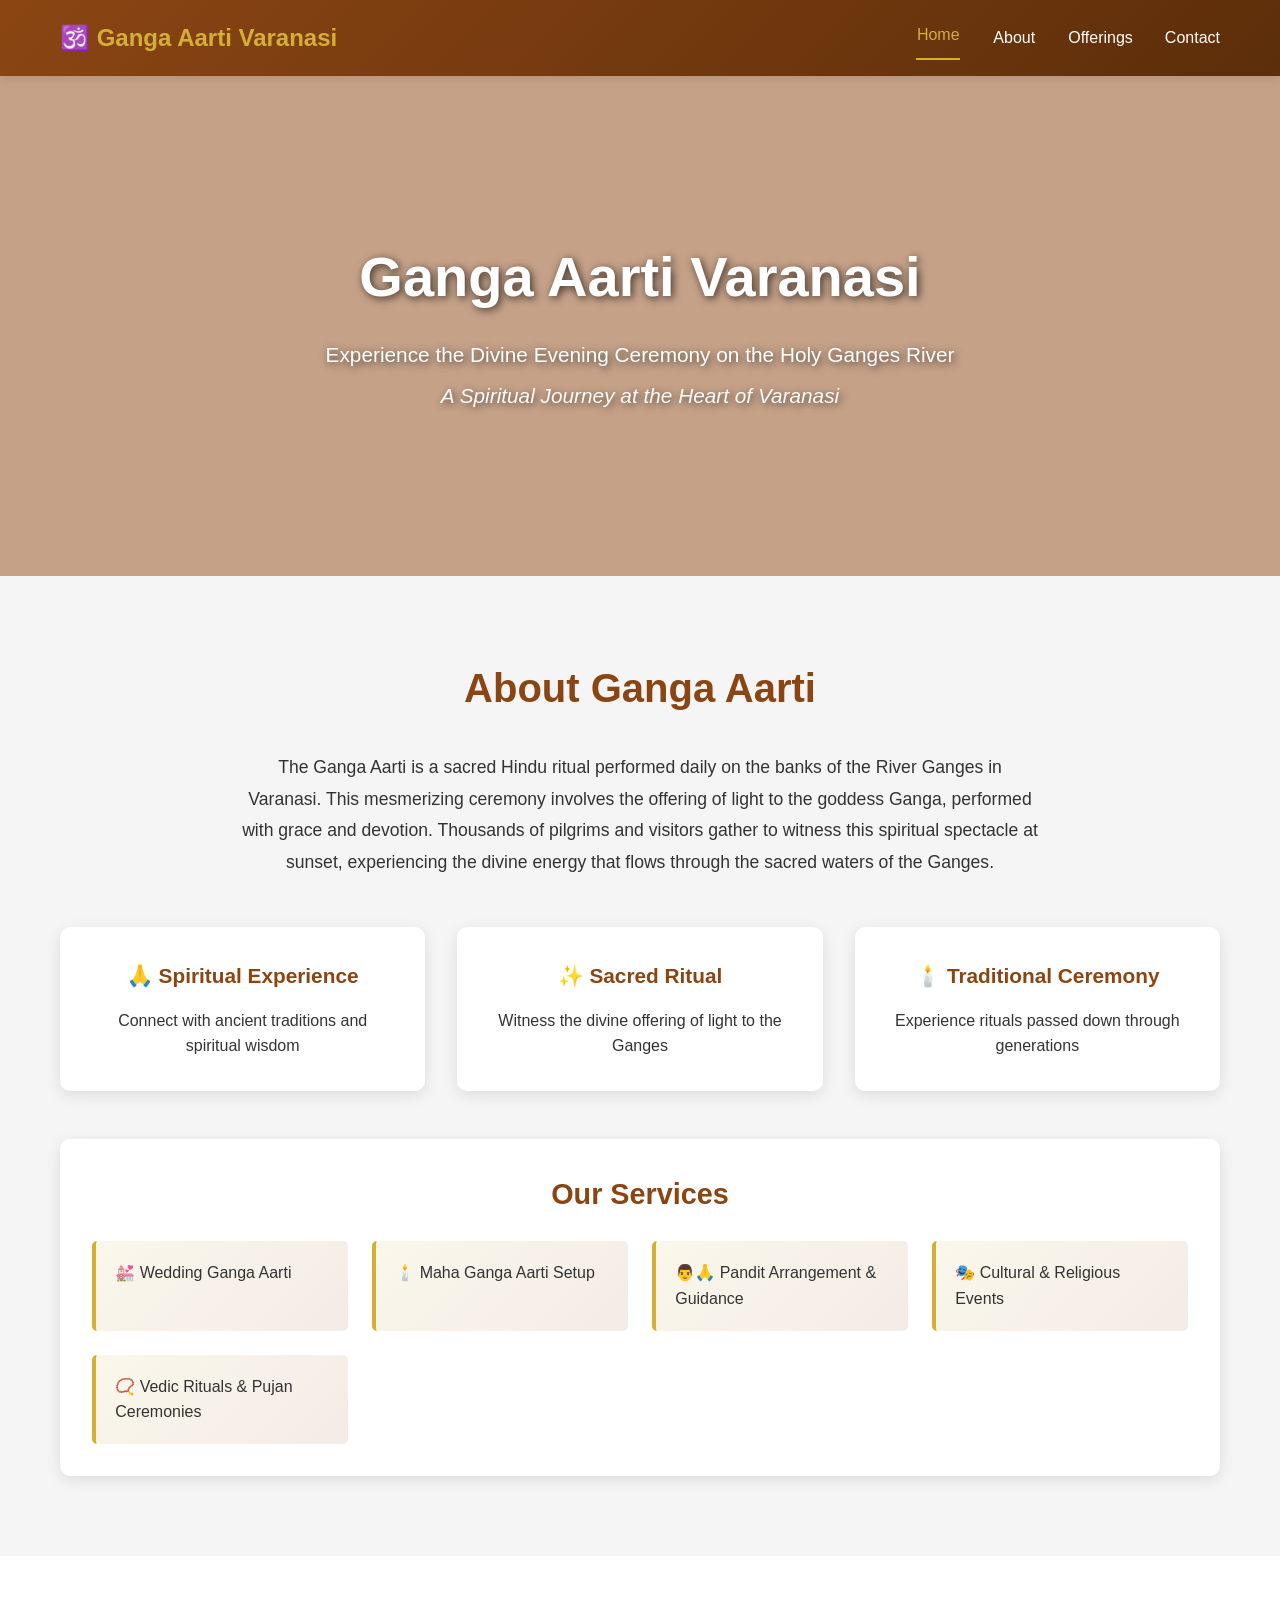
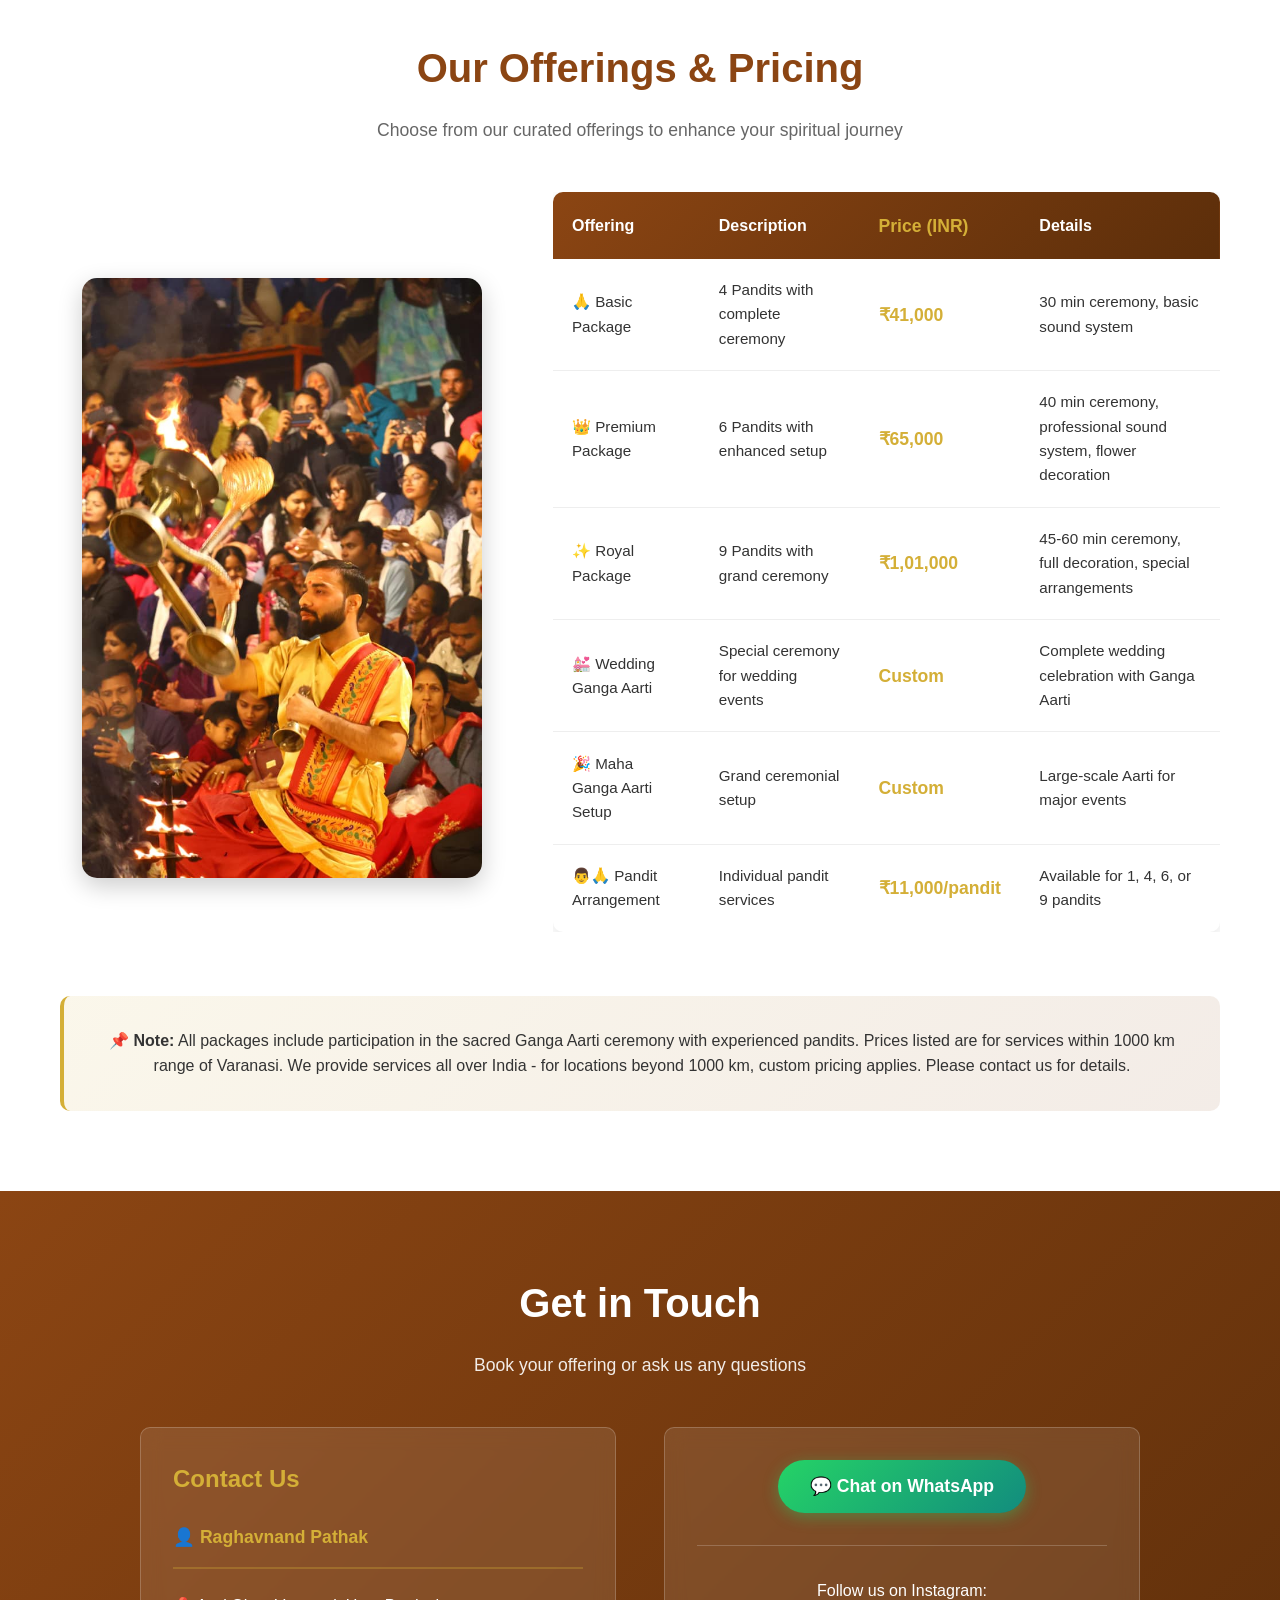
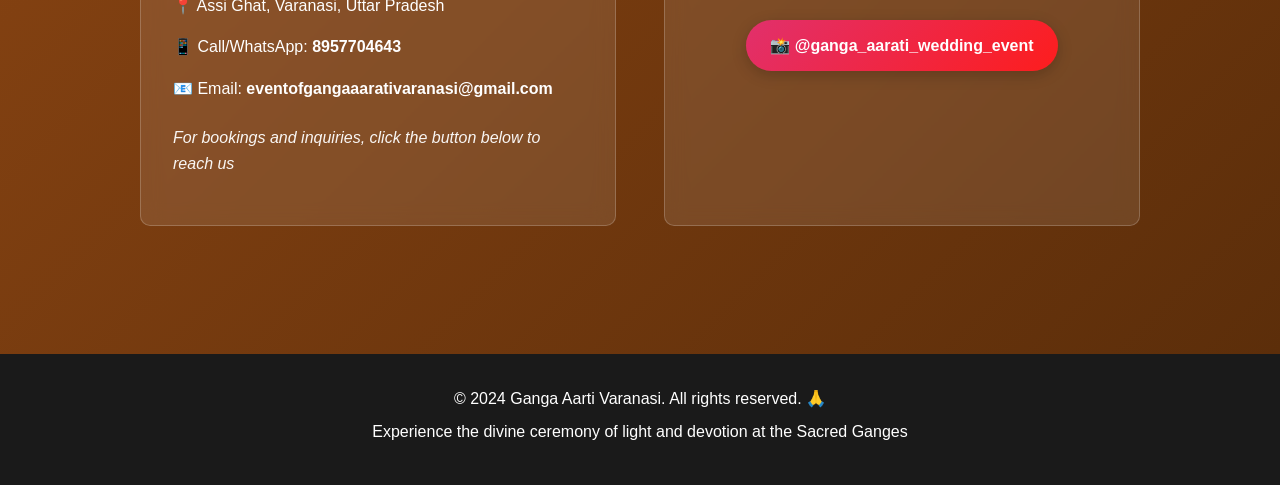
==== index.html @ b0b73e67 "Add files via upload" ====
<!DOCTYPE html>
<html lang="en">
<head>
    <meta charset="UTF-8">
    <meta name="viewport" content="width=device-width, initial-scale=1.0">
    <title>Ganga Aarti Varanasi - Divine Ceremony</title>
    <link rel="stylesheet" href="style.css">
</head>
<body>
    <!-- Navigation -->
    <nav class="navbar">
        <div class="container">
            <div class="nav-brand">🕉️ Ganga Aarti Varanasi</div>
            <ul class="nav-links">
                <li><a href="#home">Home</a></li>
                <li><a href="#about">About</a></li>
                <li><a href="#offerings">Offerings</a></li>
                <li><a href="#contact">Contact</a></li>
            </ul>
        </div>
    </nav>

    <!-- Hero Section -->
    <section id="home" class="hero">
        <video class="hero-video" autoplay muted loop playsinline preload="metadata">
            <source src="aarti-background.mp4" type="video/mp4">
            Your browser does not support the video tag.
        </video>
        <div class="hero-overlay"></div>
        <div class="hero-content">
            <h1>Ganga Aarti Varanasi</h1>
            <p>Experience the Divine Evening Ceremony on the Holy Ganges River</p>
            <p class="tagline">A Spiritual Journey at the Heart of Varanasi</p>
        </div>
    </section>

    <!-- About Section -->
    <section id="about" class="about">
        <div class="container">
            <h2>About Ganga Aarti</h2>
            <p>
                The Ganga Aarti is a sacred Hindu ritual performed daily on the banks of the River Ganges in Varanasi. 
                This mesmerizing ceremony involves the offering of light to the goddess Ganga, performed with grace and devotion. 
                Thousands of pilgrims and visitors gather to witness this spiritual spectacle at sunset, experiencing the divine energy 
                that flows through the sacred waters of the Ganges.
            </p>
            <div class="features">
                <div class="feature-card">
                    <h3>🙏 Spiritual Experience</h3>
                    <p>Connect with ancient traditions and spiritual wisdom</p>
                </div>
                <div class="feature-card">
                    <h3>✨ Sacred Ritual</h3>
                    <p>Witness the divine offering of light to the Ganges</p>
                </div>
                <div class="feature-card">
                    <h3>🕯️ Traditional Ceremony</h3>
                    <p>Experience rituals passed down through generations</p>
                </div>
            </div>
            
            <div class="services-section">
                <h3>Our Services</h3>
                <ul class="services-list">
                    <li>💒 Wedding Ganga Aarti</li>
                    <li>🕯️ Maha Ganga Aarti Setup</li>
                    <li>👨‍🙏 Pandit Arrangement & Guidance</li>
                    <li>🎭 Cultural & Religious Events</li>
                    <li>📿 Vedic Rituals & Pujan Ceremonies</li>
                </ul>
            </div>
        </div>
    </section>

    <!-- Offerings Section -->
    <section id="offerings" class="offerings">
        <div class="container">
            <h2>Our Offerings & Pricing</h2>
            <p class="section-intro">Choose from our curated offerings to enhance your spiritual journey</p>
            
            <div class="offerings-wrapper">
                <div class="offerings-image">
                    <img src="offerings-image.jpeg" alt="Ganga Aarti Offerings" class="offering-photo">
                </div>
                
                <div class="offerings-content">
                    <div class="pricing-table">
                        <table>
                    <thead>
                        <tr>
                            <th>Offering</th>
                            <th>Description</th>
                            <th>Price (INR)</th>
                            <th>Details</th>
                        </tr>
                    </thead>
                    <tbody>
                        <tr>
                            <td>🙏 Basic Package</td>
                            <td>4 Pandits with complete ceremony</td>
                            <td>₹41,000</td>
                            <td>30 min ceremony, basic sound system</td>
                        </tr>
                        <tr>
                            <td>👑 Premium Package</td>
                            <td>6 Pandits with enhanced setup</td>
                            <td>₹65,000</td>
                            <td>40 min ceremony, professional sound system, flower decoration</td>
                        </tr>
                        <tr>
                            <td>✨ Royal Package</td>
                            <td>9 Pandits with grand ceremony</td>
                            <td>₹1,01,000</td>
                            <td>45-60 min ceremony, full decoration, special arrangements</td>
                        </tr>
                        <tr>
                            <td>💒 Wedding Ganga Aarti</td>
                            <td>Special ceremony for wedding events</td>
                            <td>Custom</td>
                            <td>Complete wedding celebration with Ganga Aarti</td>
                        </tr>
                        <tr>
                            <td>🎉 Maha Ganga Aarti Setup</td>
                            <td>Grand ceremonial setup</td>
                            <td>Custom</td>
                            <td>Large-scale Aarti for major events</td>
                        </tr>
                        <tr>
                            <td>👨‍🙏 Pandit Arrangement</td>
                            <td>Individual pandit services</td>
                            <td>₹11,000/pandit</td>
                            <td>Available for 1, 4, 6, or 9 pandits</td>
                        </tr>
                    </tbody>
                </table>
                    </div>
                </div>
            </div>

            <div class="offering-info">
                <p><strong>📌 Note:</strong> All packages include participation in the sacred Ganga Aarti ceremony with experienced pandits. Prices listed are for services within 1000 km range of Varanasi. We provide services all over India - for locations beyond 1000 km, custom pricing applies. Please contact us for details.</p>
            </div>
        </div>
    </section>

    <!-- Contact Section -->
    <section id="contact" class="contact">
        <div class="container">
            <h2>Get in Touch</h2>
            <p class="section-intro">Book your offering or ask us any questions</p>
            
            <div class="contact-content">
                <div class="contact-info">
                    <h3>Contact Us</h3>
                    <p class="contact-person">👤 <strong>Raghavnand Pathak</strong></p>
                    <p>📍 Assi Ghat, Varanasi, Uttar Pradesh</p>
                    <p>📱 Call/WhatsApp: <strong>8957704643</strong></p>
                    <p>📧 Email: <strong>eventofgangaaarativaranasi@gmail.com</strong></p>
                    <p class="contact-note">For bookings and inquiries, click the button below to reach us</p>
                </div>

                <div class="contact-form">
                    <div class="email-button-container">
                        <button class="whatsapp-btn" onclick="openWhatsApp()">💬 Chat on WhatsApp</button>
                    </div>
                    <div class="social-links">
                        <p>Follow us on Instagram:</p>
                        <a href="https://www.instagram.com/ganga_aarati_wedding_event" target="_blank" class="social-btn">📸 @ganga_aarati_wedding_event</a>
                    </div>
                </div>
            </div>
        </div>
    </section>

    <!-- Footer -->
    <footer class="footer">
        <div class="container">
            <p>&copy; 2024 Ganga Aarti Varanasi. All rights reserved. 🙏</p>
            <p>Experience the divine ceremony of light and devotion at the Sacred Ganges</p>
        </div>
    </footer>

    <script src="script.js"></script>
</body>
</html>
---- style.css ----
* {
    margin: 0;
    padding: 0;
    box-sizing: border-box;
}

:root {
    --primary-color: #d4af37;
    --secondary-color: #8b4513;
    --dark-bg: #1a1a1a;
    --light-bg: #f5f5f5;
    --text-dark: #333;
    --text-light: #666;
    --accent-color: #ff6b6b;
}

/* Mobile Optimizations */
html {
    scroll-behavior: smooth;
}

body {
    font-family: 'Segoe UI', Tahoma, Geneva, Verdana, sans-serif;
    line-height: 1.6;
    color: var(--text-dark);
    -webkit-font-smoothing: antialiased;
    -moz-osx-font-smoothing: grayscale;
}

/* Ensure touch targets are at least 44x44px */
button,
a {
    min-height: 44px;
    min-width: 44px;
    display: inline-flex;
    align-items: center;
    justify-content: center;
}

.container {
    max-width: 1200px;
    margin: 0 auto;
    padding: 0 20px;
}

/* Navigation */
.navbar {
    background: linear-gradient(135deg, var(--secondary-color), #5c2e0a);
    padding: 1rem 0;
    position: sticky;
    top: 0;
    z-index: 1000;
    box-shadow: 0 2px 10px rgba(0,0,0,0.1);
}

.navbar .container {
    display: flex;
    justify-content: space-between;
    align-items: center;
}

.nav-brand {
    font-size: 1.5rem;
    font-weight: bold;
    color: var(--primary-color);
}

.nav-links {
    display: flex;
    list-style: none;
    gap: 2rem;
}

.nav-links a {
    color: white;
    text-decoration: none;
    transition: color 0.3s ease;
}

.nav-links a:hover {
    color: var(--primary-color);
}

/* Hero Section */
.hero {
    position: relative;
    color: white;
    text-align: center;
    padding: 150px 20px;
    min-height: 500px;
    display: flex;
    align-items: center;
    justify-content: center;
    overflow: hidden;
}

.hero-video {
    position: absolute;
    top: 0;
    left: 0;
    width: 100%;
    height: 100%;
    object-fit: cover;
    z-index: 1;
}

.hero-overlay {
    position: absolute;
    top: 0;
    left: 0;
    width: 100%;
    height: 100%;
    background: rgba(139, 69, 19, 0.5);
    z-index: 2;
}

.hero-content {
    position: relative;
    z-index: 3;
    text-shadow: 2px 2px 8px rgba(0,0,0,0.7);
}

.hero-content h1 {
    font-size: 3.5rem;
    margin-bottom: 1rem;
}

.hero-content p {
    font-size: 1.3rem;
    margin-bottom: 0.5rem;
}

.tagline {
    font-style: italic;
    font-size: 1.1rem;
    opacity: 0.95;
}

/* About Section */
.about {
    padding: 80px 20px;
    background-color: var(--light-bg);
}

.about h2 {
    text-align: center;
    font-size: 2.5rem;
    margin-bottom: 2rem;
    color: var(--secondary-color);
}

.about > .container > p {
    text-align: center;
    font-size: 1.1rem;
    margin-bottom: 3rem;
    max-width: 800px;
    margin-left: auto;
    margin-right: auto;
    line-height: 1.8;
}

.features {
    display: grid;
    grid-template-columns: repeat(auto-fit, minmax(280px, 1fr));
    gap: 2rem;
    margin-top: 2rem;
}

.feature-card {
    background: white;
    padding: 2rem;
    border-radius: 10px;
    text-align: center;
    box-shadow: 0 4px 15px rgba(0,0,0,0.1);
    transition: transform 0.3s ease, box-shadow 0.3s ease;
}

.feature-card:hover {
    transform: translateY(-5px);
    box-shadow: 0 8px 25px rgba(0,0,0,0.15);
}

.feature-card h3 {
    color: var(--secondary-color);
    margin-bottom: 1rem;
    font-size: 1.3rem;
}

/* Services Section */
.services-section {
    margin-top: 3rem;
    padding: 2rem;
    background: white;
    border-radius: 10px;
    box-shadow: 0 4px 15px rgba(0,0,0,0.1);
}

.services-section h3 {
    color: var(--secondary-color);
    font-size: 1.8rem;
    margin-bottom: 1.5rem;
    text-align: center;
}

.services-list {
    list-style: none;
    display: grid;
    grid-template-columns: repeat(auto-fit, minmax(220px, 1fr));
    gap: 1.5rem;
}

.services-list li {
    background: linear-gradient(135deg, rgba(212, 175, 55, 0.1), rgba(139, 69, 19, 0.1));
    padding: 1.2rem;
    border-left: 4px solid var(--primary-color);
    border-radius: 5px;
    font-weight: 500;
    color: var(--text-dark);
    transition: all 0.3s ease;
}

.services-list li:hover {
    transform: translateX(5px);
    box-shadow: 0 4px 12px rgba(0,0,0,0.1);
    background: linear-gradient(135deg, rgba(212, 175, 55, 0.2), rgba(139, 69, 19, 0.2));
}

/* Offerings Section */
.offerings {
    padding: 80px 20px;
    background-color: white;
}

.offerings h2 {
    text-align: center;
    font-size: 2.5rem;
    margin-bottom: 1rem;
    color: var(--secondary-color);
}

.section-intro {
    text-align: center;
    font-size: 1.1rem;
    color: var(--text-light);
    margin-bottom: 3rem;
}

/* Offerings Wrapper */
.offerings-wrapper {
    display: grid;
    grid-template-columns: 1fr 1.5fr;
    gap: 3rem;
    align-items: center;
    margin-bottom: 2rem;
}

.offerings-image {
    display: flex;
    justify-content: center;
    align-items: center;
}

.offering-photo {
    width: 100%;
    max-width: 400px;
    height: auto;
    border-radius: 15px;
    box-shadow: 0 8px 25px rgba(0,0,0,0.2);
    transition: transform 0.3s ease, box-shadow 0.3s ease;
}

.offering-photo:hover {
    transform: scale(1.05);
    box-shadow: 0 12px 35px rgba(0,0,0,0.3);
}

.offerings-content {
    display: flex;
    flex-direction: column;
}

.pricing-table {
    overflow-x: auto;
    margin-bottom: 2rem;
}

table {
    width: 100%;
    border-collapse: collapse;
    background: white;
    box-shadow: 0 4px 15px rgba(0,0,0,0.1);
    border-radius: 10px;
    overflow: hidden;
}

thead {
    background: linear-gradient(135deg, var(--secondary-color), #5c2e0a);
    color: white;
}

th {
    padding: 1.2rem;
    text-align: left;
    font-weight: 600;
    font-size: 1rem;
}

td {
    padding: 1.2rem;
    border-bottom: 1px solid #eee;
    font-size: 0.95rem;
}

tbody tr {
    transition: background-color 0.3s ease;
}

tbody tr:hover {
    background-color: #f9f9f9;
}

tbody tr:last-child td {
    border-bottom: none;
}

table th:nth-child(3),
table td:nth-child(3) {
    color: var(--primary-color);
    font-weight: 600;
    font-size: 1.1rem;
}

.offering-info {
    text-align: center;
    padding: 2rem;
    background: linear-gradient(135deg, rgba(212, 175, 55, 0.1), rgba(139, 69, 19, 0.1));
    border-radius: 10px;
    border-left: 4px solid var(--primary-color);
}

.offering-info p {
    color: var(--text-dark);
}

/* Contact Section */
.contact {
    padding: 80px 20px;
    background: linear-gradient(135deg, var(--secondary-color), #5c2e0a);
    color: white;
}

.contact h2 {
    text-align: center;
    font-size: 2.5rem;
    margin-bottom: 1rem;
}

.contact .section-intro {
    color: rgba(255, 255, 255, 0.9);
}

.contact-content {
    display: grid;
    grid-template-columns: repeat(auto-fit, minmax(300px, 1fr));
    gap: 3rem;
    max-width: 1000px;
    margin: 3rem auto;
}

.contact-info {
    background: rgba(255, 255, 255, 0.1);
    padding: 2rem;
    border-radius: 10px;
    backdrop-filter: blur(10px);
    border: 1px solid rgba(255, 255, 255, 0.2);
}

.contact-info h3 {
    color: var(--primary-color);
    margin-bottom: 1.5rem;
    font-size: 1.5rem;
}

.contact-info p {
    margin-bottom: 1rem;
    font-size: 1rem;
}

.contact-person {
    font-size: 1.1rem !important;
    color: var(--primary-color) !important;
    margin-bottom: 1.5rem !important;
    padding-bottom: 1rem;
    border-bottom: 2px solid rgba(212, 175, 55, 0.3);
}

.contact-note {
    margin-top: 1.5rem;
    font-style: italic;
    opacity: 0.95;
}

.contact-form {
    background: rgba(255, 255, 255, 0.1);
    padding: 2rem;
    border-radius: 10px;
    backdrop-filter: blur(10px);
    border: 1px solid rgba(255, 255, 255, 0.2);
    text-align: center;
}

.email-button-container {
    margin-bottom: 2rem;
}

.email-btn {
    background: linear-gradient(135deg, var(--primary-color), #c9a227);
    color: #000;
    border: none;
    padding: 1rem 2rem;
    font-size: 1.1rem;
    border-radius: 50px;
    cursor: pointer;
    font-weight: 600;
    transition: all 0.3s ease;
    box-shadow: 0 4px 15px rgba(212, 175, 55, 0.4);
}

.email-btn:hover {
    transform: translateY(-3px);
    box-shadow: 0 6px 20px rgba(212, 175, 55, 0.6);
    background: linear-gradient(135deg, #e0c160, #d4af37);
}

.email-btn:active {
    transform: translateY(-1px);
}

/* WhatsApp Button */
.whatsapp-btn {
    background: linear-gradient(135deg, #25d366, #128c7e);
    color: white;
    border: none;
    padding: 1rem 2rem;
    font-size: 1.1rem;
    border-radius: 50px;
    cursor: pointer;
    font-weight: 600;
    transition: all 0.3s ease;
    box-shadow: 0 4px 15px rgba(37, 211, 102, 0.4);
}

.whatsapp-btn:hover {
    transform: translateY(-3px);
    box-shadow: 0 6px 20px rgba(37, 211, 102, 0.6);
    background: linear-gradient(135deg, #128c7e, #25d366);
}

.whatsapp-btn:active {
    transform: translateY(-1px);
}

.form-note {
    font-size: 0.9rem;
    opacity: 0.9;
}

#emailDisplay {
    color: var(--primary-color);
    font-weight: 600;
}

/* Social Links */
.social-links {
    margin-top: 2rem;
    padding-top: 2rem;
    border-top: 1px solid rgba(255, 255, 255, 0.2);
}

.social-links p {
    margin-bottom: 1rem;
    font-weight: 500;
}

.social-btn {
    display: inline-block;
    background: linear-gradient(135deg, #e1306c, #fd1d1d);
    color: white;
    text-decoration: none;
    padding: 0.8rem 1.5rem;
    border-radius: 30px;
    font-weight: 600;
    transition: all 0.3s ease;
    box-shadow: 0 4px 15px rgba(0,0,0,0.2);
}

.social-btn:hover {
    transform: translateY(-3px);
    box-shadow: 0 6px 20px rgba(229, 29, 80, 0.4);
    background: linear-gradient(135deg, #fd1d1d, #e1306c);
}

.social-btn:active {
    transform: translateY(-1px);
}

/* Footer */
.footer {
    background: var(--dark-bg);
    color: white;
    text-align: center;
    padding: 2rem;
}

.footer p {
    margin-bottom: 0.5rem;
}

/* Responsive Design */
@media (max-width: 768px) {
    .offerings-wrapper {
        grid-template-columns: 1fr;
        gap: 2rem;
    }

    .offering-photo {
        max-width: 100%;
    }

    .hero {
        padding: 100px 20px;
        min-height: 400px;
    }

    .hero-content h1 {
        font-size: 2rem;
    }

    .hero-content p {
        font-size: 1rem;
    }

    .tagline {
        font-size: 0.95rem;
    }

    .nav-links {
        gap: 1rem;
        font-size: 0.9rem;
    }

    .about h2,
    .offerings h2,
    .contact h2 {
        font-size: 2rem;
    }

    .about,
    .offerings,
    .contact {
        padding: 60px 20px;
    }

    .feature-card {
        padding: 1.5rem;
    }

    .services-section {
        padding: 1.5rem;
    }

    .services-list {
        gap: 1rem;
    }

    .services-list li {
        padding: 1rem;
        font-size: 0.95rem;
    }

    th, td {
        padding: 0.8rem;
        font-size: 0.85rem;
    }

    table {
        font-size: 0.85rem;
    }

    .whatsapp-btn {
        padding: 0.9rem 1.8rem;
        font-size: 1rem;
        width: 100%;
        max-width: 300px;
    }

    .social-btn {
        padding: 0.8rem 1.5rem;
        font-size: 0.95rem;
        width: 100%;
        max-width: 300px;
    }

    .contact-content {
        gap: 2rem;
    }

    .contact-info {
        padding: 1.5rem;
    }

    .contact-form {
        padding: 1.5rem;
    }

    .offering-info {
        padding: 1.5rem;
        font-size: 0.95rem;
    }
}

@media (max-width: 480px) {
    .nav-brand {
        font-size: 1.2rem;
    }

    .nav-links {
        flex-direction: column;
        gap: 0.5rem;
        font-size: 0.85rem;
    }

    .nav-links a {
        padding: 0.5rem;
    }

    .hero {
        padding: 80px 15px;
        min-height: 350px;
    }

    .hero-content h1 {
        font-size: 1.5rem;
        margin-bottom: 0.8rem;
    }

    .hero-content p {
        font-size: 0.9rem;
    }

    .tagline {
        font-size: 0.85rem;
    }

    .about,
    .offerings,
    .contact {
        padding: 40px 15px;
    }

    .about h2,
    .offerings h2,
    .contact h2 {
        font-size: 1.5rem;
        margin-bottom: 1rem;
    }

    .section-intro {
        font-size: 0.95rem;
        margin-bottom: 1.5rem;
    }

    .about > .container > p {
        font-size: 0.95rem;
    }

    .feature-card {
        padding: 1.2rem;
        gap: 1.5rem;
    }

    .feature-card h3 {
        font-size: 1.1rem;
    }

    .feature-card p {
        font-size: 0.9rem;
    }

    .services-section h3 {
        font-size: 1.5rem;
        margin-bottom: 1rem;
    }

    .services-list {
        grid-template-columns: 1fr;
        gap: 0.8rem;
    }

    .services-list li {
        padding: 0.8rem;
        font-size: 0.9rem;
    }

    .offerings-wrapper {
        gap: 1rem;
    }

    .offering-photo {
        max-width: 100%;
        border-radius: 10px;
    }

    th, td {
        padding: 0.6rem;
        font-size: 0.7rem;
    }

    table {
        font-size: 0.7rem;
    }

    .pricing-table {
        margin-bottom: 1rem;
    }

    .offering-info {
        padding: 1rem;
        font-size: 0.85rem;
        margin-top: 1rem;
    }

    .whatsapp-btn,
    .social-btn {
        padding: 0.8rem 1.5rem;
        font-size: 0.95rem;
        width: 100%;
        border-radius: 25px;
    }

    .contact-person {
        font-size: 1rem !important;
        margin-bottom: 1rem !important;
        padding-bottom: 0.8rem;
    }

    .contact-info p {
        font-size: 0.9rem;
        margin-bottom: 0.8rem;
    }

    .contact-note {
        margin-top: 1rem;
        font-size: 0.85rem;
    }

    .social-links p {
        font-size: 0.9rem;
    }

    .contact-content {
        gap: 1.5rem;
    }

    .contact-info,
    .contact-form {
        padding: 1.2rem;
    }

    .footer {
        padding: 1.5rem;
    }

    .footer p {
        font-size: 0.85rem;
        margin-bottom: 0.3rem;
    }
}

@media (max-width: 360px) {
    .nav-brand {
        font-size: 1rem;
    }

    .hero-content h1 {
        font-size: 1.3rem;
    }

    .hero-content p {
        font-size: 0.85rem;
    }

    .about h2,
    .offerings h2,
    .contact h2 {
        font-size: 1.3rem;
    }

    th, td {
        padding: 0.4rem;
        font-size: 0.65rem;
    }

    .whatsapp-btn,
    .social-btn {
        padding: 0.7rem 1.2rem;
        font-size: 0.9rem;
    }

    .contact-info p,
    .contact-form p {
        font-size: 0.85rem;
    }
}
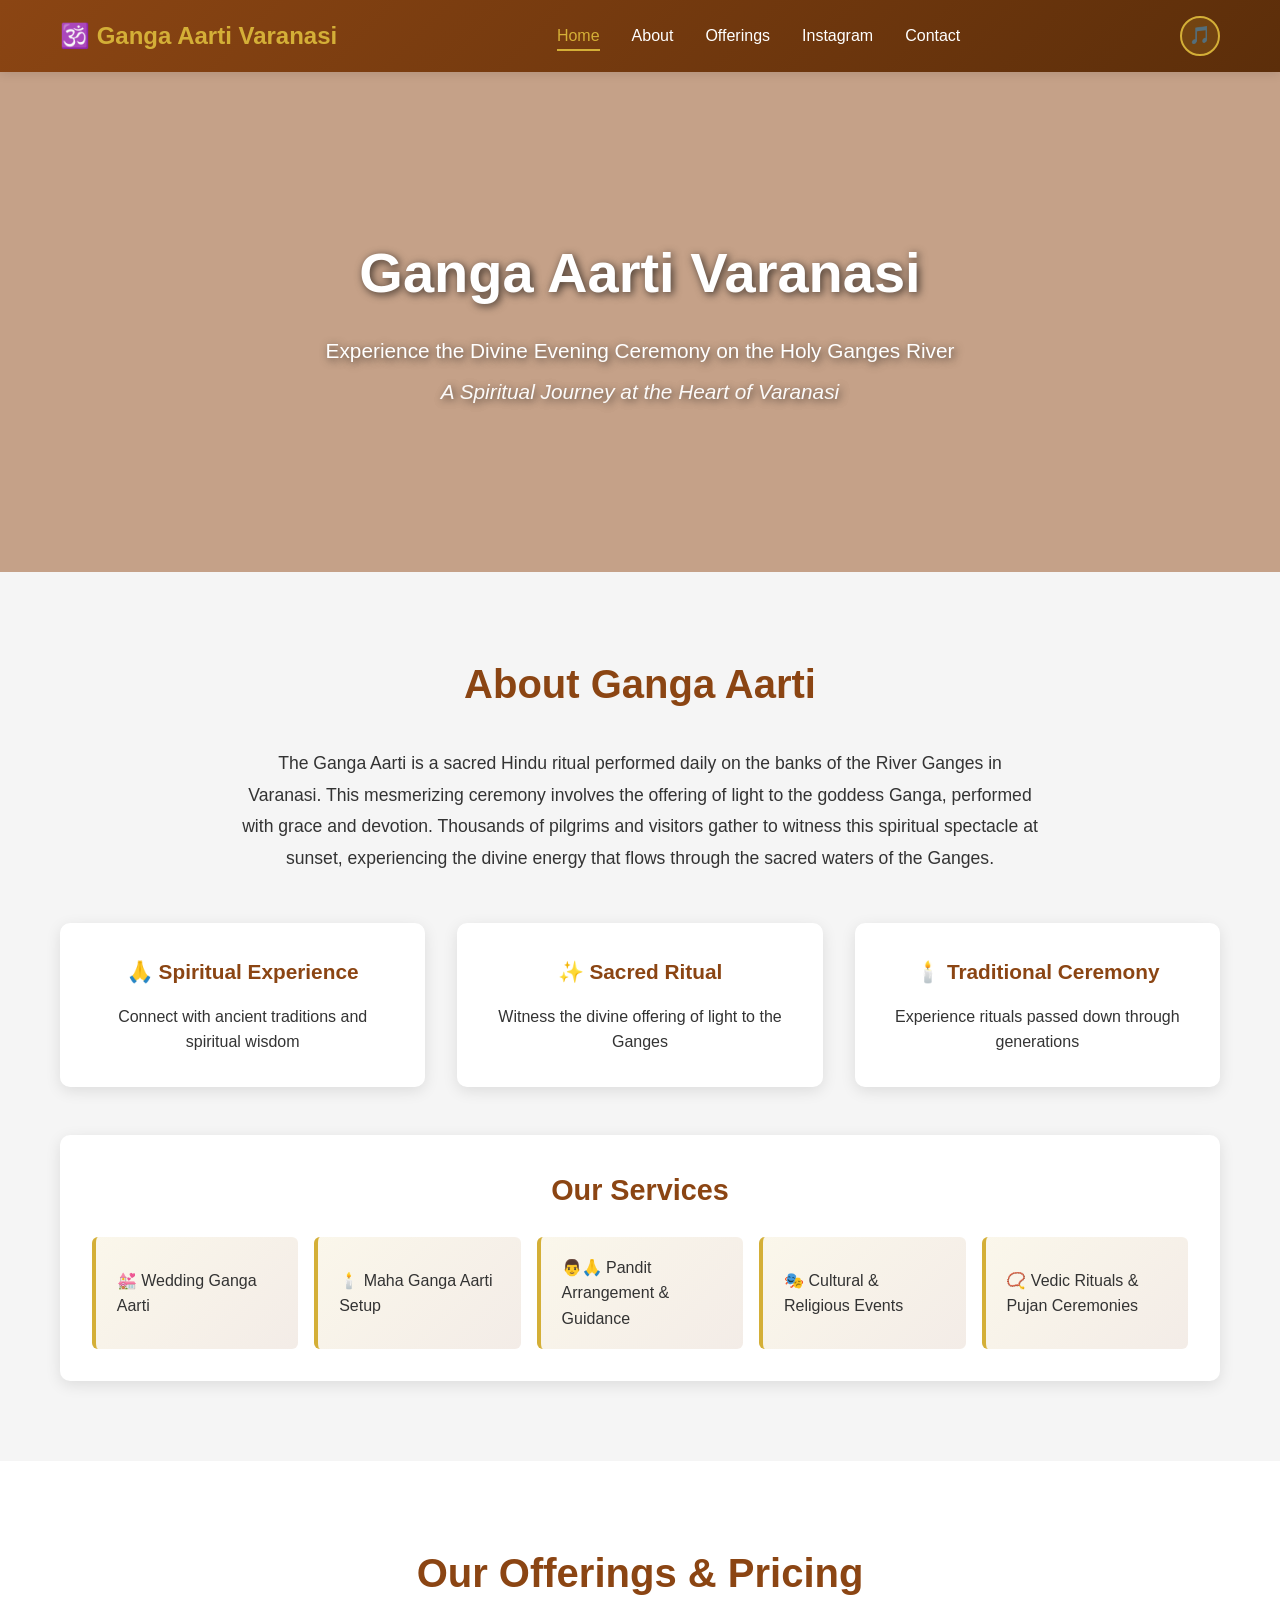
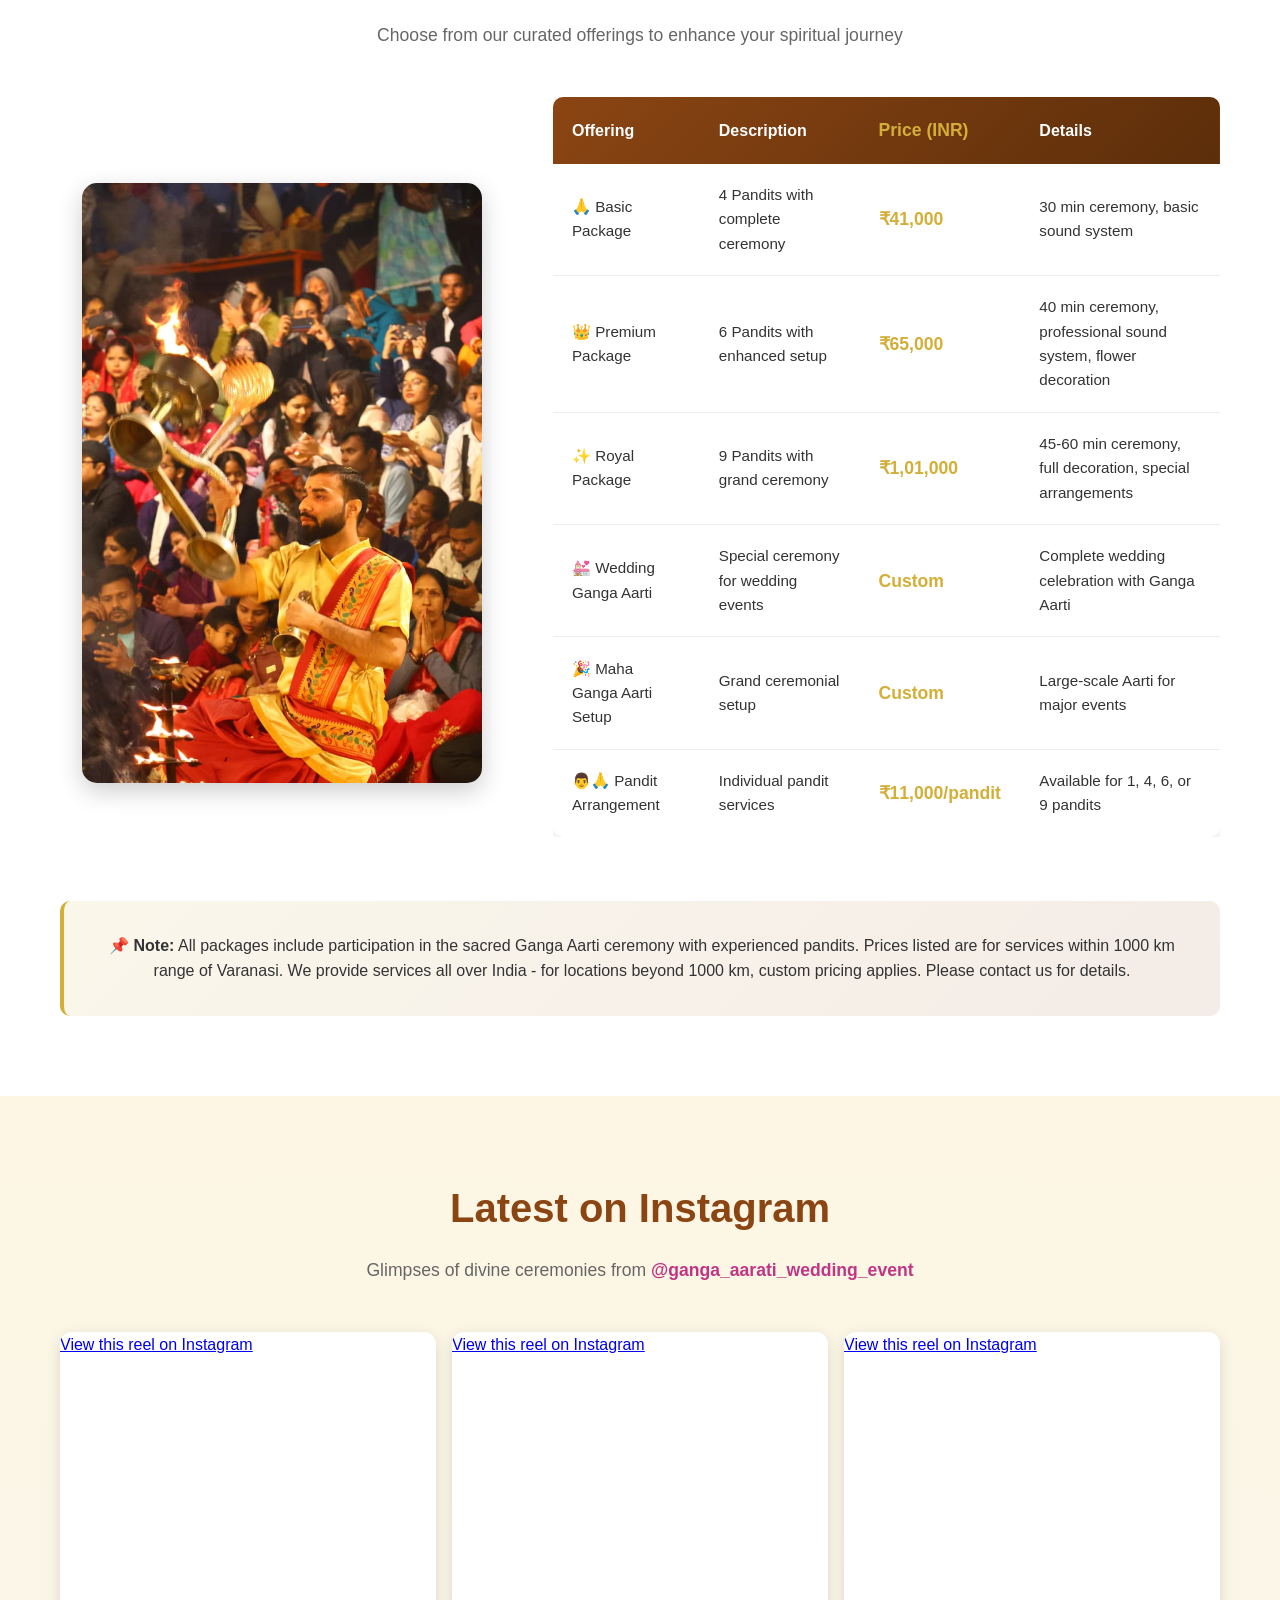
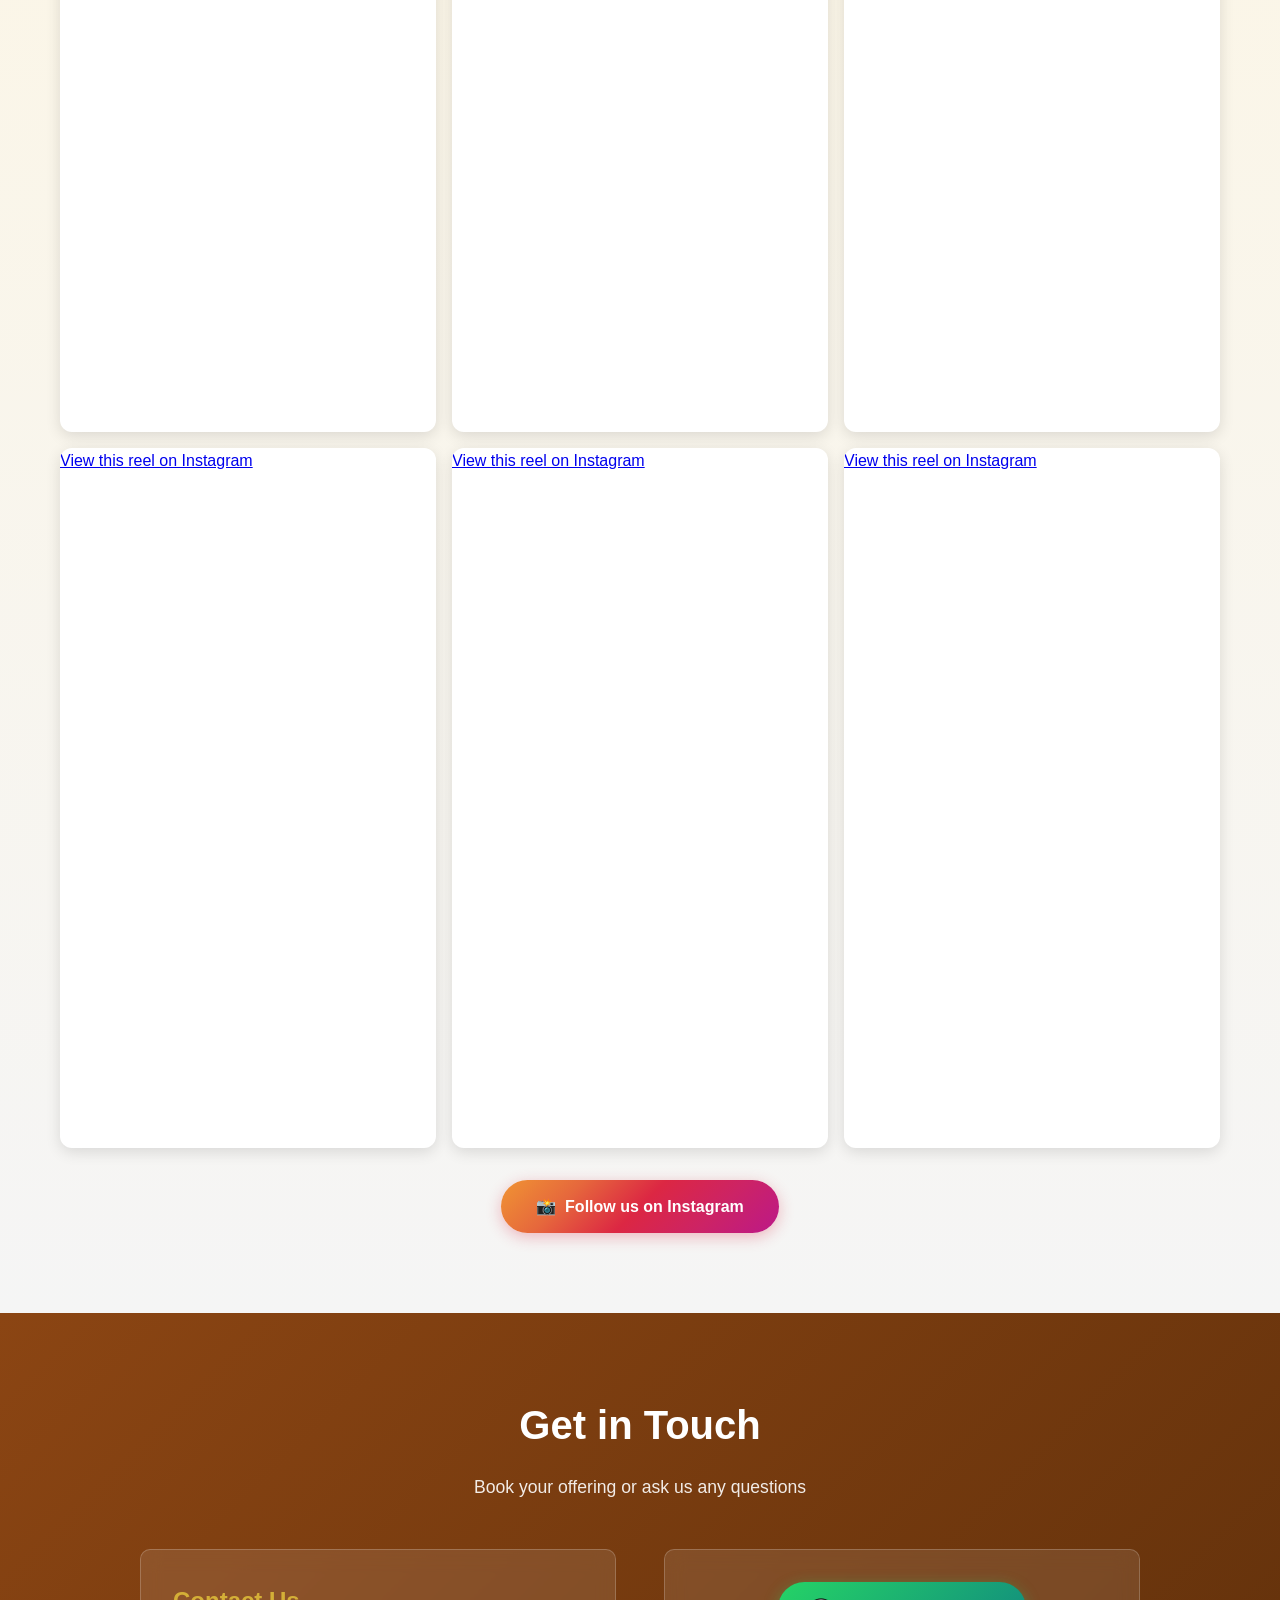
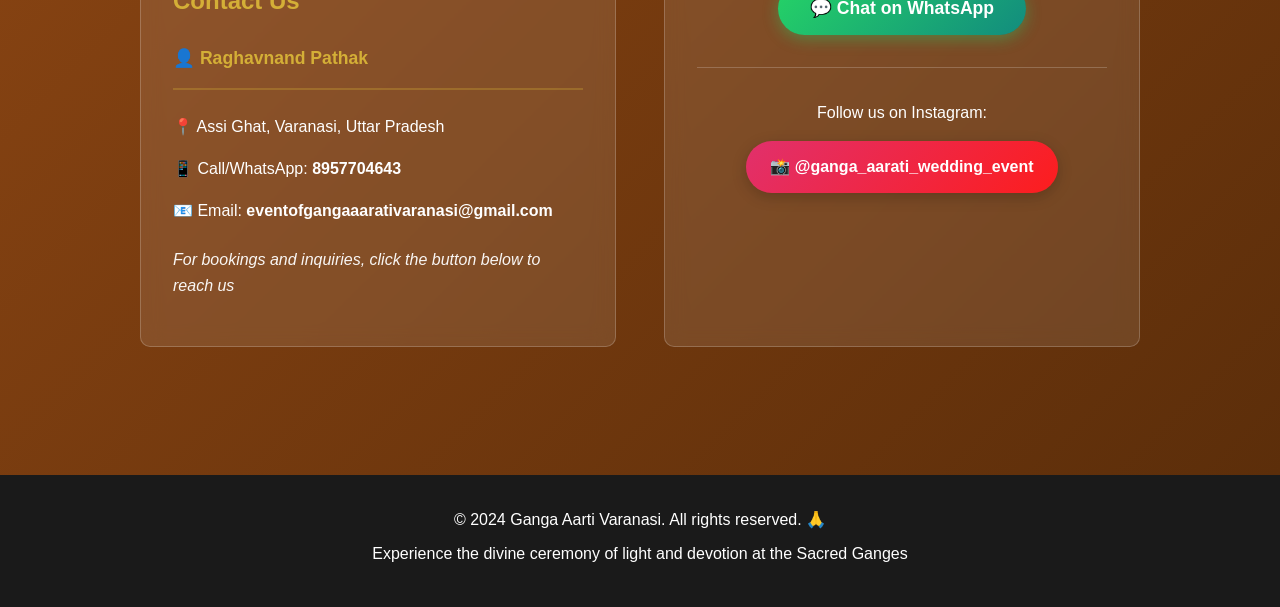
==== commit d593e2b6: "Added sound and insta section" ====
--- a/index.html
+++ b/index.html
@@ -11,12 +11,21 @@
     <nav class="navbar">
         <div class="container">
             <div class="nav-brand">🕉️ Ganga Aarti Varanasi</div>
-            <ul class="nav-links">
+            <ul class="nav-links" id="nav-links">
                 <li><a href="#home">Home</a></li>
                 <li><a href="#about">About</a></li>
                 <li><a href="#offerings">Offerings</a></li>
+                <li><a href="#instagram">Instagram</a></li>
                 <li><a href="#contact">Contact</a></li>
             </ul>
+            <div class="nav-actions">
+                <button class="sound-btn" id="sound-toggle" aria-label="Disable background music" title="Disable music">🎵</button>
+                <button class="hamburger" id="hamburger" aria-label="Toggle menu" aria-expanded="false">
+                    <span></span>
+                    <span></span>
+                    <span></span>
+                </button>
+            </div>
         </div>
     </nav>
 
@@ -143,6 +152,75 @@
         </div>
     </section>
 
+    <!-- Instagram Feed Section -->
+    <section class="instagram-section" id="instagram">
+        <div class="container">
+            <h2>Latest on Instagram</h2>
+            <p class="section-intro">Glimpses of divine ceremonies from <a class="insta-handle" href="https://www.instagram.com/ganga_aarati_wedding_event" target="_blank" rel="noopener">@ganga_aarati_wedding_event</a></p>
+
+            <div class="instagram-grid">
+
+                <!-- Playable inline reels first -->
+                <div class="insta-embed-wrap">
+                    <blockquote class="instagram-media"
+                        data-instgrm-permalink="https://www.instagram.com/reel/DbGS4jWSonS/"
+                        data-instgrm-version="14">
+                        <a href="https://www.instagram.com/reel/DbGS4jWSonS/">View this reel on Instagram</a>
+                    </blockquote>
+                </div>
+
+                <div class="insta-embed-wrap">
+                    <blockquote class="instagram-media"
+                        data-instgrm-permalink="https://www.instagram.com/reel/CmQeR_uot-q/"
+                        data-instgrm-version="14">
+                        <a href="https://www.instagram.com/reel/CmQeR_uot-q/">View this reel on Instagram</a>
+                    </blockquote>
+                </div>
+
+                <!-- Watch on Instagram reels below -->
+                <div class="insta-embed-wrap">
+                    <blockquote class="instagram-media"
+                        data-instgrm-permalink="https://www.instagram.com/reel/DarVvqiSxws/"
+                        data-instgrm-version="14">
+                        <a href="https://www.instagram.com/reel/DarVvqiSxws/">View this reel on Instagram</a>
+                    </blockquote>
+                </div>
+
+                <div class="insta-embed-wrap">
+                    <blockquote class="instagram-media"
+                        data-instgrm-permalink="https://www.instagram.com/reel/Da-j9uJyeQ3/"
+                        data-instgrm-version="14">
+                        <a href="https://www.instagram.com/reel/Da-j9uJyeQ3/">View this reel on Instagram</a>
+                    </blockquote>
+                </div>
+
+                <div class="insta-embed-wrap">
+                    <blockquote class="instagram-media"
+                        data-instgrm-permalink="https://www.instagram.com/reel/CmMAVpNA4eD/"
+                        data-instgrm-version="14">
+                        <a href="https://www.instagram.com/reel/CmMAVpNA4eD/">View this reel on Instagram</a>
+                    </blockquote>
+                </div>
+
+                <div class="insta-embed-wrap">
+                    <blockquote class="instagram-media"
+                        data-instgrm-permalink="https://www.instagram.com/reel/CmYEdMtI27V/"
+                        data-instgrm-version="14">
+                        <a href="https://www.instagram.com/reel/CmYEdMtI27V/">View this reel on Instagram</a>
+                    </blockquote>
+                </div>
+
+            </div>
+
+            <div class="instagram-cta">
+                <a class="insta-follow-btn" href="https://www.instagram.com/ganga_aarati_wedding_event" target="_blank" rel="noopener">
+                    📸 &nbsp;Follow us on Instagram
+                </a>
+            </div>
+        </div>
+    </section>
+    <script async src="https://www.instagram.com/embed.js"></script>
+
     <!-- Contact Section -->
     <section id="contact" class="contact">
         <div class="container">
--- a/style.css
+++ b/style.css
@@ -27,11 +27,9 @@
     -moz-osx-font-smoothing: grayscale;
 }
 
-/* Ensure touch targets are at least 44x44px */
-button,
-a {
+/* Ensure touch targets are at least 44px tall */
+button {
     min-height: 44px;
-    min-width: 44px;
     display: inline-flex;
     align-items: center;
     justify-content: center;
@@ -81,6 +79,101 @@
     color: var(--primary-color);
 }
 
+/* Hamburger Menu Button */
+.hamburger {
+    display: none;
+    flex-direction: column;
+    justify-content: center;
+    gap: 5px;
+    background: none;
+    border: none;
+    cursor: pointer;
+    padding: 8px;
+    min-height: unset;
+    min-width: unset;
+}
+
+.hamburger span {
+    display: block;
+    width: 25px;
+    height: 3px;
+    background: var(--primary-color);
+    border-radius: 3px;
+    transition: all 0.3s ease;
+}
+
+.hamburger.open span:nth-child(1) {
+    transform: translateY(8px) rotate(45deg);
+}
+
+.hamburger.open span:nth-child(2) {
+    opacity: 0;
+    transform: scaleX(0);
+}
+
+.hamburger.open span:nth-child(3) {
+    transform: translateY(-8px) rotate(-45deg);
+}
+
+/* Nav Actions wrapper (sound btn + hamburger) */
+.nav-actions {
+    display: flex;
+    align-items: center;
+    gap: 0.6rem;
+    flex-shrink: 0;
+}
+
+/* Sound Toggle Button */
+.sound-btn {
+    background: rgba(212, 175, 55, 0.15);
+    border: 2px solid var(--primary-color);
+    color: var(--primary-color);
+    border-radius: 50%;
+    width: 40px;
+    height: 40px;
+    min-height: unset;
+    min-width: unset;
+    cursor: pointer;
+    font-size: 1.1rem;
+    line-height: 1;
+    padding: 0;
+    transition: background 0.3s ease, transform 0.2s ease, box-shadow 0.3s ease;
+    display: flex;
+    align-items: center;
+    justify-content: center;
+    flex-shrink: 0;
+}
+
+.sound-btn:hover {
+    background: var(--primary-color);
+    color: var(--secondary-color);
+    transform: scale(1.12);
+    box-shadow: 0 0 14px rgba(212, 175, 55, 0.55);
+}
+
+.sound-btn.playing {
+    animation: sound-pulse 2.5s ease-in-out infinite;
+}
+
+.sound-btn.muted {
+    border-color: rgba(255, 255, 255, 0.3);
+    color: rgba(255, 255, 255, 0.35);
+    background: transparent;
+    animation: none;
+}
+
+.sound-btn.muted:hover {
+    border-color: var(--primary-color);
+    color: var(--primary-color);
+    background: rgba(212, 175, 55, 0.15);
+}
+
+@keyframes sound-pulse {
+    0%   { box-shadow: 0 0 0 0   rgba(212, 175, 55, 0.5); }
+    50%  { box-shadow: 0 0 0 7px rgba(212, 175, 55, 0); }
+    100% { box-shadow: 0 0 0 0   rgba(212, 175, 55, 0); }
+}
+
 /* Hero Section */
 .hero {
     position: relative;
@@ -204,19 +297,25 @@
 
 .services-list {
     list-style: none;
-    display: grid;
-    grid-template-columns: repeat(auto-fit, minmax(220px, 1fr));
-    gap: 1.5rem;
+    display: flex;
+    flex-wrap: wrap;
+    justify-content: center;
+    gap: 1rem;
 }
 
 .services-list li {
     background: linear-gradient(135deg, rgba(212, 175, 55, 0.1), rgba(139, 69, 19, 0.1));
-    padding: 1.2rem;
+    padding: 1.1rem 1.3rem;
     border-left: 4px solid var(--primary-color);
-    border-radius: 5px;
+    border-radius: 6px;
     font-weight: 500;
     color: var(--text-dark);
     transition: all 0.3s ease;
+    flex: 1 1 180px;
+    max-width: 230px;
+    display: flex;
+    align-items: center;
+    gap: 0.4rem;
 }
 
 .services-list li:hover {
@@ -340,6 +439,94 @@
 
 .offering-info p {
     color: var(--text-dark);
+}
+
+/* Instagram Section */
+.instagram-section {
+    padding: 80px 20px;
+    background: linear-gradient(180deg, #fdf6e3 0%, var(--light-bg) 100%);
+}
+
+.instagram-section h2 {
+    text-align: center;
+    font-size: 2.5rem;
+    margin-bottom: 1rem;
+    color: var(--secondary-color);
+}
+
+.insta-handle {
+    color: #c13584;
+    font-weight: 600;
+    text-decoration: none;
+    transition: color 0.2s;
+}
+
+.insta-handle:hover {
+    color: #833ab4;
+    min-height: unset;
+}
+
+.instagram-grid {
+    display: grid;
+    grid-template-columns: repeat(3, 1fr);
+    grid-auto-rows: 700px;
+    gap: 1rem;
+    margin: 2.5rem 0 2rem;
+    align-items: start;
+}
+
+.insta-embed-wrap {
+    width: 100%;
+    min-width: 0;
+    height: 700px;
+    overflow: hidden;
+    position: relative;
+    border-radius: 12px;
+    box-shadow: 0 4px 15px rgba(0, 0, 0, 0.12);
+    background: #fff;
+}
+
+/* Transparent overlay — intercepts first click to mute music, then removes itself */
+.insta-click-overlay {
+    position: absolute;
+    inset: 0;
+    z-index: 5;
+    cursor: pointer;
+    background: transparent;
+}
+
+/* Force the Instagram blockquote to fill its grid cell */
+.insta-embed-wrap .instagram-media {
+    margin: 0 !important;
+    max-width: 100% !important;
+    min-width: 0 !important;
+    width: 100% !important;
+}
+
+.instagram-cta {
+    text-align: center;
+}
+
+.insta-follow-btn {
+    display: inline-flex;
+    align-items: center;
+    gap: 0.4rem;
+    background: linear-gradient(135deg, #f09433, #e6683c, #dc2743, #cc2366, #bc1888);
+    color: white;
+    text-decoration: none;
+    padding: 0.85rem 2.2rem;
+    border-radius: 50px;
+    font-weight: 600;
+    font-size: 1rem;
+    transition: all 0.3s ease;
+    box-shadow: 0 4px 15px rgba(220, 39, 67, 0.3);
+    min-height: unset;
+}
+
+.insta-follow-btn:hover {
+    transform: translateY(-2px);
+    box-shadow: 0 7px 22px rgba(220, 39, 67, 0.48);
+    background: linear-gradient(135deg, #bc1888, #cc2366, #dc2743, #e6683c, #f09433);
 }
 
 /* Contact Section */
@@ -544,23 +731,67 @@
         font-size: 0.95rem;
     }
 
+    /* Hamburger visible, nav hidden by default */
+    .hamburger {
+        display: flex;
+    }
+
+    /* Nav dropdown overlays content — no layout shift */
     .nav-links {
-        gap: 1rem;
-        font-size: 0.9rem;
+        display: none;
+        position: absolute;
+        top: 100%;
+        left: 0;
+        right: 0;
+        z-index: 999;
+        flex-direction: column;
+        gap: 0;
+        padding: 0.2rem 0 0.4rem;
+        background: linear-gradient(160deg, #6b2f08, #8b4513);
+        box-shadow: 0 6px 20px rgba(0, 0, 0, 0.35);
+    }
+
+    .nav-links.open {
+        display: flex;
+    }
+
+    .nav-links li {
+        width: 100%;
+    }
+
+    .nav-links a {
+        display: block;
+        width: 100%;
+        padding: 0.6rem 1.5rem;
+        text-align: center;
+        border-bottom: 1px solid rgba(255, 255, 255, 0.08);
+        font-size: 0.95rem;
+        min-height: 40px;
+    }
+
+    .nav-links li:last-child a {
+        border-bottom: none;
     }
 
     .about h2,
     .offerings h2,
+    .instagram-section h2,
     .contact h2 {
         font-size: 2rem;
     }
 
     .about,
     .offerings,
+    .instagram-section,
     .contact {
         padding: 60px 20px;
     }
 
+    .instagram-grid {
+        grid-template-columns: repeat(2, 1fr);
+        gap: 0.8rem;
+    }
+
     .feature-card {
         padding: 1.5rem;
     }
@@ -570,11 +801,11 @@
     }
 
     .services-list {
-        gap: 1rem;
+        gap: 0.8rem;
     }
 
     .services-list li {
-        padding: 1rem;
+        padding: 1rem 1.1rem;
         font-size: 0.95rem;
     }
 
@@ -621,17 +852,7 @@
 
 @media (max-width: 480px) {
     .nav-brand {
-        font-size: 1.2rem;
-    }
-
-    .nav-links {
-        flex-direction: column;
-        gap: 0.5rem;
-        font-size: 0.85rem;
-    }
-
-    .nav-links a {
-        padding: 0.5rem;
+        font-size: 1.15rem;
     }
 
     .hero {
@@ -654,17 +875,31 @@
 
     .about,
     .offerings,
+    .instagram-section,
     .contact {
         padding: 40px 15px;
     }
 
     .about h2,
     .offerings h2,
+    .instagram-section h2,
     .contact h2 {
         font-size: 1.5rem;
         margin-bottom: 1rem;
     }
 
+    .instagram-grid {
+        grid-template-columns: 1fr;
+        gap: 0.8rem;
+        margin: 1.5rem 0 1.5rem;
+    }
+
+    .insta-follow-btn {
+        width: 100%;
+        max-width: 300px;
+        justify-content: center;
+    }
+
     .section-intro {
         font-size: 0.95rem;
         margin-bottom: 1.5rem;
@@ -693,11 +928,12 @@
     }
 
     .services-list {
-        grid-template-columns: 1fr;
-        gap: 0.8rem;
+        gap: 0.7rem;
     }
 
     .services-list li {
+        flex: 1 1 140px;
+        max-width: 100%;
         padding: 0.8rem;
         font-size: 0.9rem;
     }
@@ -711,14 +947,50 @@
         border-radius: 10px;
     }
 
-    th, td {
-        padding: 0.6rem;
-        font-size: 0.7rem;
-    }
-
-    table {
-        font-size: 0.7rem;
-    }
+    /* Pricing table → card layout on small screens */
+    .pricing-table table { display: block; }
+    .pricing-table thead { display: none; }
+    .pricing-table tbody { display: block; }
+
+    .pricing-table tr {
+        display: block;
+        border: 1px solid #e8d5a3;
+        border-radius: 10px;
+        margin-bottom: 1rem;
+        overflow: hidden;
+        box-shadow: 0 3px 10px rgba(0, 0, 0, 0.09);
+        background: white;
+    }
+
+    .pricing-table td {
+        display: flex;
+        align-items: flex-start;
+        gap: 0.5rem;
+        padding: 0.65rem 0.8rem;
+        border-bottom: 1px solid #f5edd5;
+        font-size: 0.87rem;
+        line-height: 1.4;
+    }
+
+    .pricing-table td:last-child {
+        border-bottom: none;
+    }
+
+    .pricing-table td::before {
+        font-weight: 700;
+        color: var(--secondary-color);
+        font-size: 0.72rem;
+        text-transform: uppercase;
+        letter-spacing: 0.3px;
+        min-width: 76px;
+        flex-shrink: 0;
+        padding-top: 2px;
+    }
+
+    .pricing-table td:nth-child(1)::before { content: "Offering:"; }
+    .pricing-table td:nth-child(2)::before { content: "Desc:"; }
+    .pricing-table td:nth-child(3)::before { content: "Price:"; }
+    .pricing-table td:nth-child(4)::before { content: "Details:"; }
 
     .pricing-table {
         margin-bottom: 1rem;
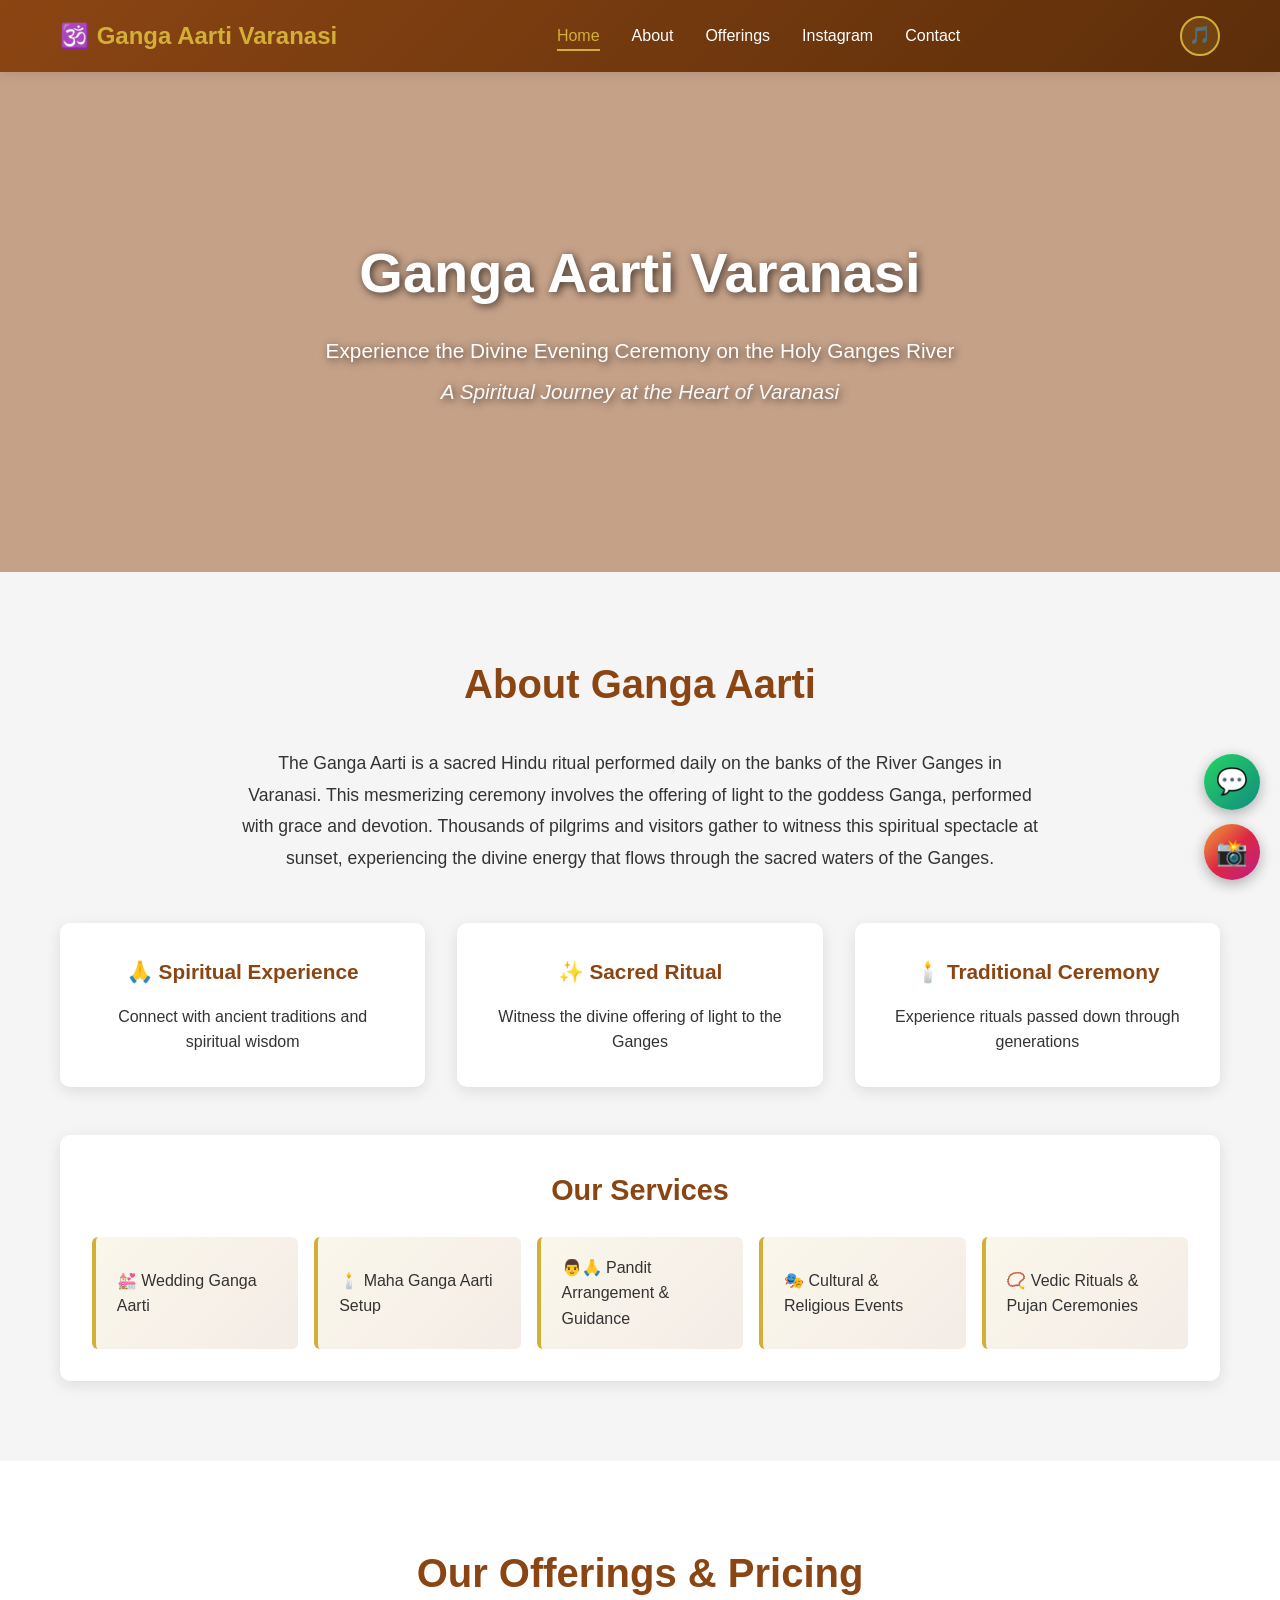
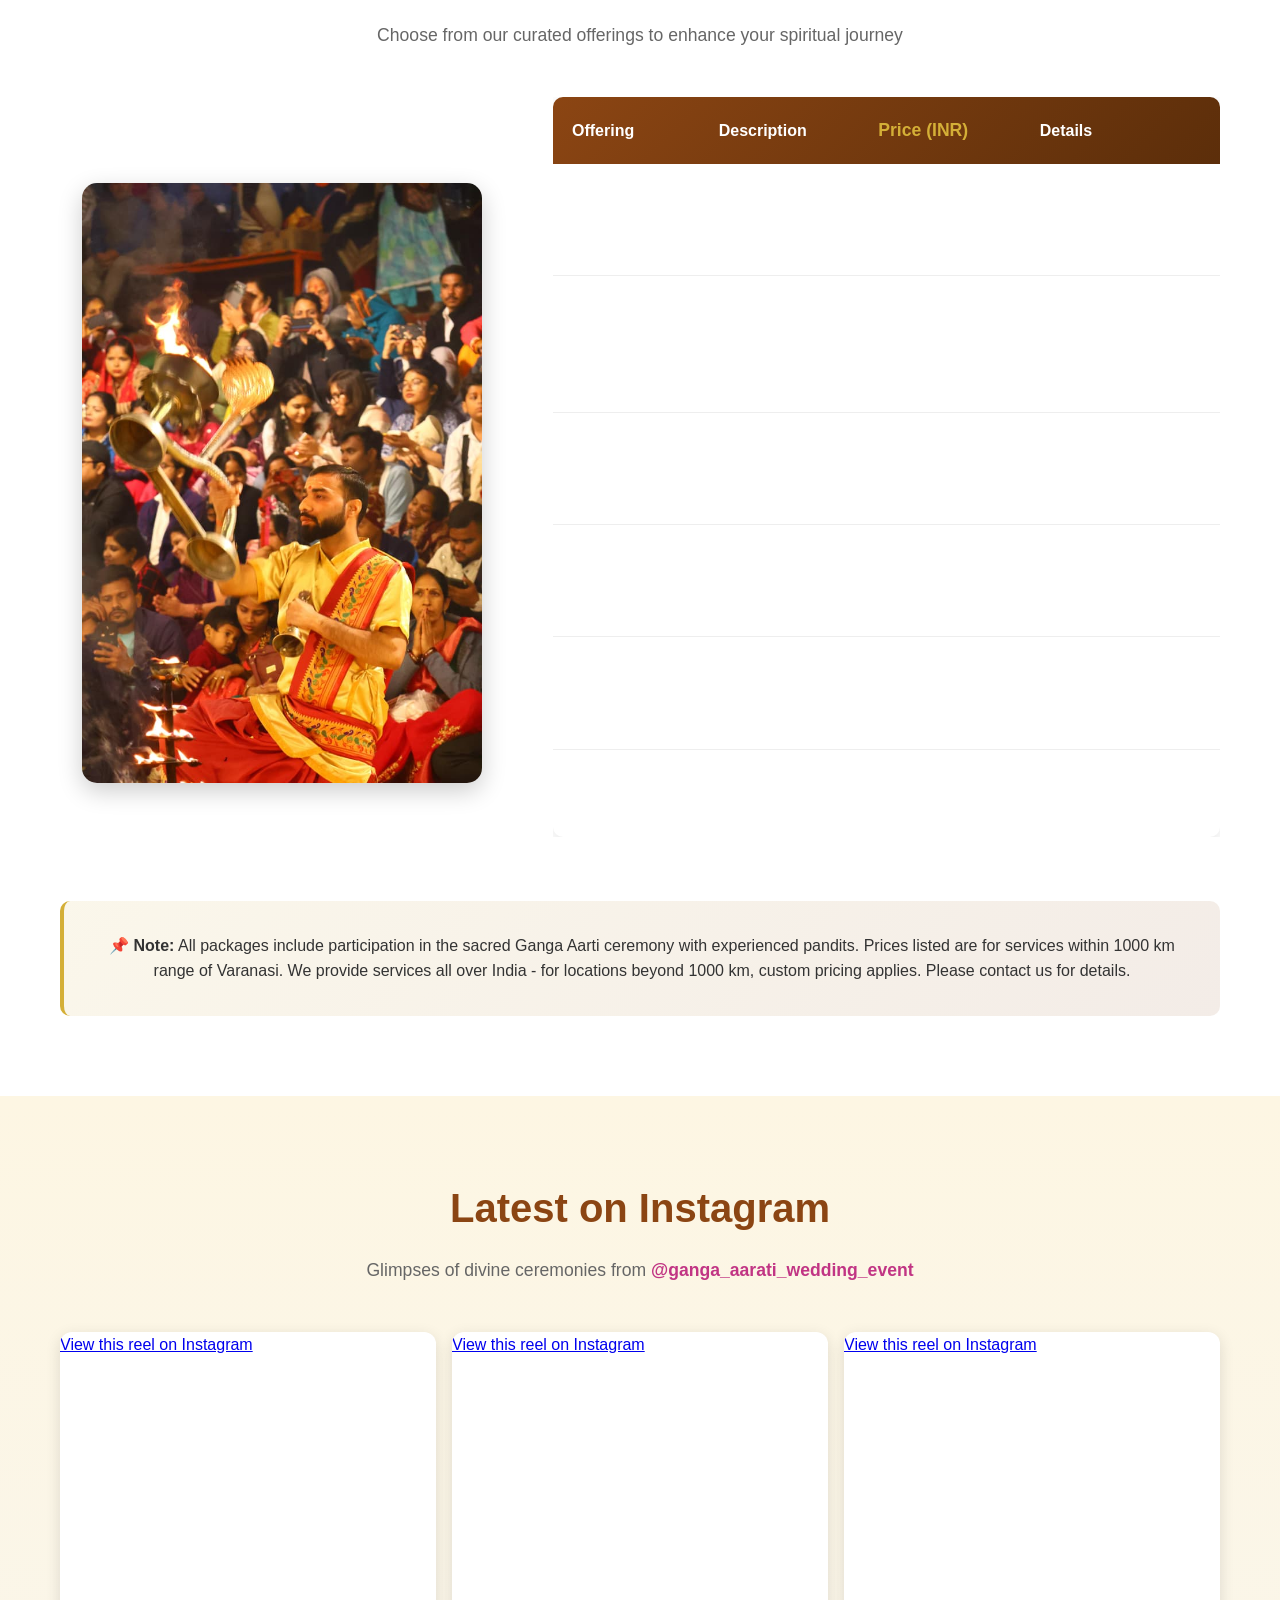
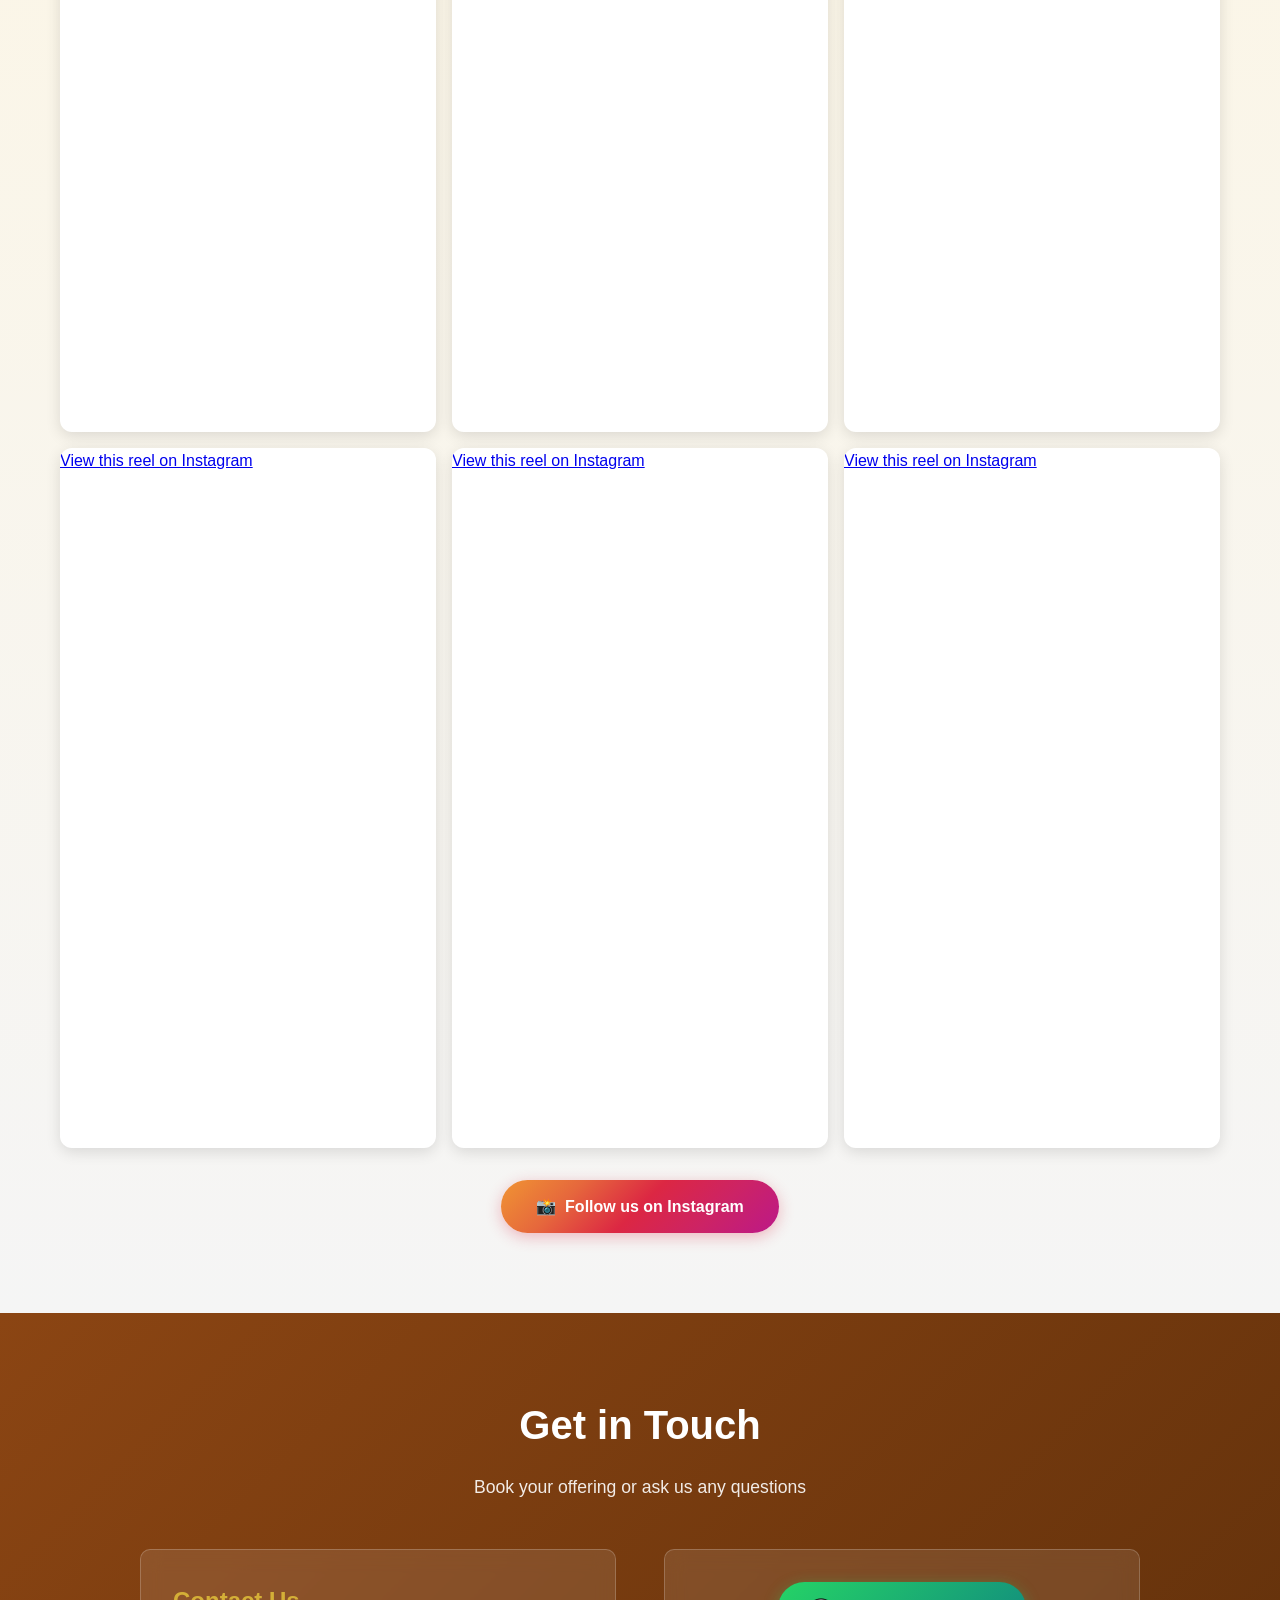
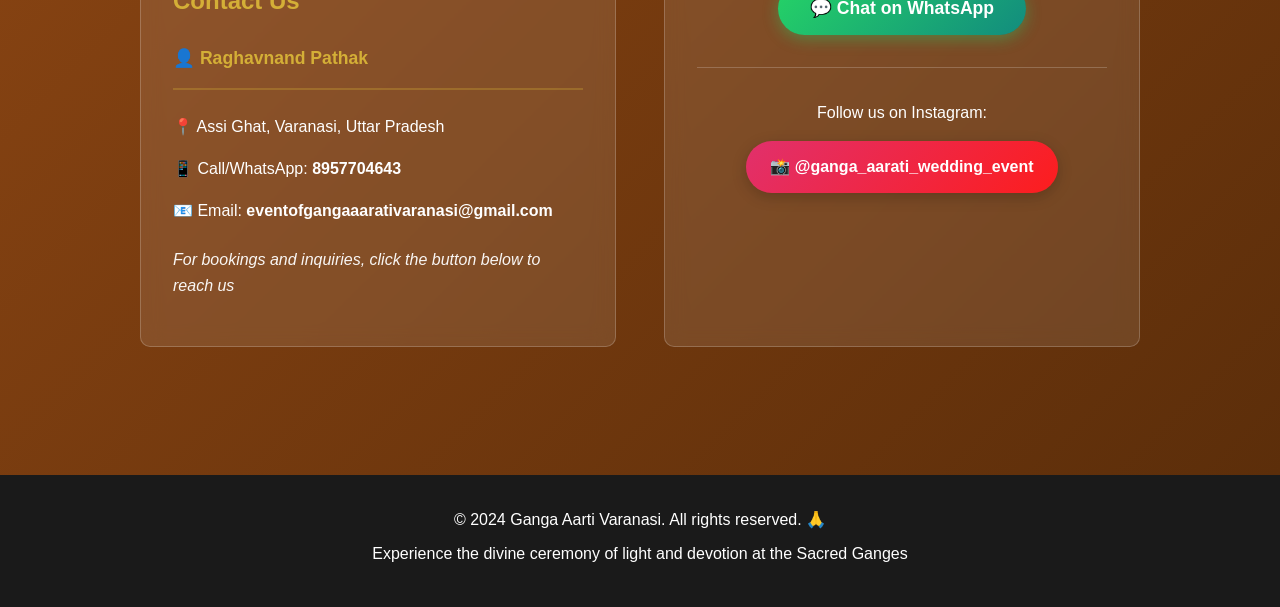
==== commit a6436a87: "Add files via upload" ====
--- a/index.html
+++ b/index.html
@@ -10,14 +10,8 @@
     <!-- Navigation -->
     <nav class="navbar">
         <div class="container">
-            <div class="nav-brand">🕉️ Ganga Aarti Varanasi</div>
-            <ul class="nav-links" id="nav-links">
-                <li><a href="#home">Home</a></li>
-                <li><a href="#about">About</a></li>
-                <li><a href="#offerings">Offerings</a></li>
-                <li><a href="#instagram">Instagram</a></li>
-                <li><a href="#contact">Contact</a></li>
-            </ul>
+            <div class="nav-brand" id="nav-brand"></div>
+            <ul class="nav-links" id="nav-links"></ul>
             <div class="nav-actions">
                 <button class="sound-btn" id="sound-toggle" aria-label="Disable background music" title="Disable music">🎵</button>
                 <button class="hamburger" id="hamburger" aria-label="Toggle menu" aria-expanded="false">
@@ -31,52 +25,27 @@
 
     <!-- Hero Section -->
     <section id="home" class="hero">
-        <video class="hero-video" autoplay muted loop playsinline preload="metadata">
-            <source src="aarti-background.mp4" type="video/mp4">
+        <video class="hero-video" autoplay muted loop playsinline preload="metadata" id="hero-video">
             Your browser does not support the video tag.
         </video>
         <div class="hero-overlay"></div>
         <div class="hero-content">
-            <h1>Ganga Aarti Varanasi</h1>
-            <p>Experience the Divine Evening Ceremony on the Holy Ganges River</p>
-            <p class="tagline">A Spiritual Journey at the Heart of Varanasi</p>
+            <h1 id="hero-title"></h1>
+            <p id="hero-subtitle"></p>
+            <p class="tagline" id="hero-tagline"></p>
         </div>
     </section>
 
     <!-- About Section -->
     <section id="about" class="about">
         <div class="container">
-            <h2>About Ganga Aarti</h2>
-            <p>
-                The Ganga Aarti is a sacred Hindu ritual performed daily on the banks of the River Ganges in Varanasi. 
-                This mesmerizing ceremony involves the offering of light to the goddess Ganga, performed with grace and devotion. 
-                Thousands of pilgrims and visitors gather to witness this spiritual spectacle at sunset, experiencing the divine energy 
-                that flows through the sacred waters of the Ganges.
-            </p>
-            <div class="features">
-                <div class="feature-card">
-                    <h3>🙏 Spiritual Experience</h3>
-                    <p>Connect with ancient traditions and spiritual wisdom</p>
-                </div>
-                <div class="feature-card">
-                    <h3>✨ Sacred Ritual</h3>
-                    <p>Witness the divine offering of light to the Ganges</p>
-                </div>
-                <div class="feature-card">
-                    <h3>🕯️ Traditional Ceremony</h3>
-                    <p>Experience rituals passed down through generations</p>
-                </div>
-            </div>
-            
+            <h2 id="about-heading"></h2>
+            <p id="about-description"></p>
+            <div class="features" id="features-container"></div>
+
             <div class="services-section">
-                <h3>Our Services</h3>
-                <ul class="services-list">
-                    <li>💒 Wedding Ganga Aarti</li>
-                    <li>🕯️ Maha Ganga Aarti Setup</li>
-                    <li>👨‍🙏 Pandit Arrangement & Guidance</li>
-                    <li>🎭 Cultural & Religious Events</li>
-                    <li>📿 Vedic Rituals & Pujan Ceremonies</li>
-                </ul>
+                <h3 id="services-heading"></h3>
+                <ul class="services-list" id="services-list"></ul>
             </div>
         </div>
     </section>
@@ -84,70 +53,28 @@
     <!-- Offerings Section -->
     <section id="offerings" class="offerings">
         <div class="container">
-            <h2>Our Offerings & Pricing</h2>
-            <p class="section-intro">Choose from our curated offerings to enhance your spiritual journey</p>
+            <h2 id="offerings-heading"></h2>
+            <p class="section-intro" id="offerings-intro"></p>
             
             <div class="offerings-wrapper">
                 <div class="offerings-image">
-                    <img src="offerings-image.jpeg" alt="Ganga Aarti Offerings" class="offering-photo">
+                    <img id="offering-photo" class="offering-photo" alt="">
                 </div>
                 
                 <div class="offerings-content">
                     <div class="pricing-table">
                         <table>
                     <thead>
-                        <tr>
-                            <th>Offering</th>
-                            <th>Description</th>
-                            <th>Price (INR)</th>
-                            <th>Details</th>
-                        </tr>
+                        <tr id="offerings-columns"></tr>
                     </thead>
-                    <tbody>
-                        <tr>
-                            <td>🙏 Basic Package</td>
-                            <td>4 Pandits with complete ceremony</td>
-                            <td>₹41,000</td>
-                            <td>30 min ceremony, basic sound system</td>
-                        </tr>
-                        <tr>
-                            <td>👑 Premium Package</td>
-                            <td>6 Pandits with enhanced setup</td>
-                            <td>₹65,000</td>
-                            <td>40 min ceremony, professional sound system, flower decoration</td>
-                        </tr>
-                        <tr>
-                            <td>✨ Royal Package</td>
-                            <td>9 Pandits with grand ceremony</td>
-                            <td>₹1,01,000</td>
-                            <td>45-60 min ceremony, full decoration, special arrangements</td>
-                        </tr>
-                        <tr>
-                            <td>💒 Wedding Ganga Aarti</td>
-                            <td>Special ceremony for wedding events</td>
-                            <td>Custom</td>
-                            <td>Complete wedding celebration with Ganga Aarti</td>
-                        </tr>
-                        <tr>
-                            <td>🎉 Maha Ganga Aarti Setup</td>
-                            <td>Grand ceremonial setup</td>
-                            <td>Custom</td>
-                            <td>Large-scale Aarti for major events</td>
-                        </tr>
-                        <tr>
-                            <td>👨‍🙏 Pandit Arrangement</td>
-                            <td>Individual pandit services</td>
-                            <td>₹11,000/pandit</td>
-                            <td>Available for 1, 4, 6, or 9 pandits</td>
-                        </tr>
-                    </tbody>
+                    <tbody id="offerings-tbody"></tbody>
                 </table>
                     </div>
                 </div>
             </div>
 
             <div class="offering-info">
-                <p><strong>📌 Note:</strong> All packages include participation in the sacred Ganga Aarti ceremony with experienced pandits. Prices listed are for services within 1000 km range of Varanasi. We provide services all over India - for locations beyond 1000 km, custom pricing applies. Please contact us for details.</p>
+                <p id="offerings-note"></p>
             </div>
         </div>
     </section>
@@ -155,86 +82,31 @@
     <!-- Instagram Feed Section -->
     <section class="instagram-section" id="instagram">
         <div class="container">
-            <h2>Latest on Instagram</h2>
-            <p class="section-intro">Glimpses of divine ceremonies from <a class="insta-handle" href="https://www.instagram.com/ganga_aarati_wedding_event" target="_blank" rel="noopener">@ganga_aarati_wedding_event</a></p>
+            <h2 id="instagram-heading"></h2>
+            <p class="section-intro" id="instagram-intro"></p>
 
-            <div class="instagram-grid">
-
-                <!-- Playable inline reels first -->
-                <div class="insta-embed-wrap">
-                    <blockquote class="instagram-media"
-                        data-instgrm-permalink="https://www.instagram.com/reel/DbGS4jWSonS/"
-                        data-instgrm-version="14">
-                        <a href="https://www.instagram.com/reel/DbGS4jWSonS/">View this reel on Instagram</a>
-                    </blockquote>
-                </div>
-
-                <div class="insta-embed-wrap">
-                    <blockquote class="instagram-media"
-                        data-instgrm-permalink="https://www.instagram.com/reel/CmQeR_uot-q/"
-                        data-instgrm-version="14">
-                        <a href="https://www.instagram.com/reel/CmQeR_uot-q/">View this reel on Instagram</a>
-                    </blockquote>
-                </div>
-
-                <!-- Watch on Instagram reels below -->
-                <div class="insta-embed-wrap">
-                    <blockquote class="instagram-media"
-                        data-instgrm-permalink="https://www.instagram.com/reel/DarVvqiSxws/"
-                        data-instgrm-version="14">
-                        <a href="https://www.instagram.com/reel/DarVvqiSxws/">View this reel on Instagram</a>
-                    </blockquote>
-                </div>
-
-                <div class="insta-embed-wrap">
-                    <blockquote class="instagram-media"
-                        data-instgrm-permalink="https://www.instagram.com/reel/Da-j9uJyeQ3/"
-                        data-instgrm-version="14">
-                        <a href="https://www.instagram.com/reel/Da-j9uJyeQ3/">View this reel on Instagram</a>
-                    </blockquote>
-                </div>
-
-                <div class="insta-embed-wrap">
-                    <blockquote class="instagram-media"
-                        data-instgrm-permalink="https://www.instagram.com/reel/CmMAVpNA4eD/"
-                        data-instgrm-version="14">
-                        <a href="https://www.instagram.com/reel/CmMAVpNA4eD/">View this reel on Instagram</a>
-                    </blockquote>
-                </div>
-
-                <div class="insta-embed-wrap">
-                    <blockquote class="instagram-media"
-                        data-instgrm-permalink="https://www.instagram.com/reel/CmYEdMtI27V/"
-                        data-instgrm-version="14">
-                        <a href="https://www.instagram.com/reel/CmYEdMtI27V/">View this reel on Instagram</a>
-                    </blockquote>
-                </div>
-
-            </div>
+            <div class="instagram-grid" id="instagram-grid"></div>
 
             <div class="instagram-cta">
-                <a class="insta-follow-btn" href="https://www.instagram.com/ganga_aarati_wedding_event" target="_blank" rel="noopener">
-                    📸 &nbsp;Follow us on Instagram
-                </a>
+                <a class="insta-follow-btn" id="instagram-follow-link" target="_blank" rel="noopener"></a>
             </div>
         </div>
     </section>
-    <script async src="https://www.instagram.com/embed.js"></script>
 
     <!-- Contact Section -->
     <section id="contact" class="contact">
         <div class="container">
-            <h2>Get in Touch</h2>
-            <p class="section-intro">Book your offering or ask us any questions</p>
+            <h2 id="contact-heading"></h2>
+            <p class="section-intro" id="contact-intro"></p>
             
             <div class="contact-content">
                 <div class="contact-info">
                     <h3>Contact Us</h3>
-                    <p class="contact-person">👤 <strong>Raghavnand Pathak</strong></p>
-                    <p>📍 Assi Ghat, Varanasi, Uttar Pradesh</p>
-                    <p>📱 Call/WhatsApp: <strong>8957704643</strong></p>
-                    <p>📧 Email: <strong>eventofgangaaarativaranasi@gmail.com</strong></p>
-                    <p class="contact-note">For bookings and inquiries, click the button below to reach us</p>
+                    <p class="contact-person" id="contact-person"></p>
+                    <p id="contact-address"></p>
+                    <p id="contact-phone"></p>
+                    <p id="contact-email"></p>
+                    <p class="contact-note" id="contact-note"></p>
                 </div>
 
                 <div class="contact-form">
@@ -243,7 +115,7 @@
                     </div>
                     <div class="social-links">
                         <p>Follow us on Instagram:</p>
-                        <a href="https://www.instagram.com/ganga_aarati_wedding_event" target="_blank" class="social-btn">📸 @ganga_aarati_wedding_event</a>
+                        <a id="contact-social-link" target="_blank" class="social-btn"></a>
                     </div>
                 </div>
             </div>
@@ -253,10 +125,13 @@
     <!-- Footer -->
     <footer class="footer">
         <div class="container">
-            <p>&copy; 2024 Ganga Aarti Varanasi. All rights reserved. 🙏</p>
-            <p>Experience the divine ceremony of light and devotion at the Sacred Ganges</p>
+            <p id="footer-line1"></p>
+            <p id="footer-line2"></p>
         </div>
     </footer>
+
+    <!-- Floating action buttons (WhatsApp / Instagram) -->
+    <div class="floating-actions" id="floating-actions"></div>
 
     <script src="script.js"></script>
 </body>
--- a/style.css
+++ b/style.css
@@ -1084,3 +1084,62 @@
         font-size: 0.85rem;
     }
 }
+
+/* Floating Action Buttons (WhatsApp / Instagram) */
+.floating-actions {
+    position: fixed;
+    right: 1.25rem;
+    bottom: 1.25rem;
+    display: flex;
+    flex-direction: column;
+    gap: 0.9rem;
+    z-index: 1500;
+}
+
+.fab-btn {
+    width: 56px;
+    height: 56px;
+    border-radius: 50%;
+    display: flex;
+    align-items: center;
+    justify-content: center;
+    font-size: 1.6rem;
+    text-decoration: none;
+    color: white;
+    box-shadow: 0 4px 14px rgba(0, 0, 0, 0.3);
+    transition: transform 0.25s ease, box-shadow 0.25s ease;
+    animation: fab-pop 0.4s ease-out;
+}
+
+.fab-btn:hover {
+    transform: translateY(-4px) scale(1.08);
+    box-shadow: 0 8px 22px rgba(0, 0, 0, 0.35);
+}
+
+.fab-whatsapp {
+    background: linear-gradient(135deg, #25d366, #128c7e);
+}
+
+.fab-instagram {
+    background: linear-gradient(135deg, #f09433, #e6683c, #dc2743, #cc2366, #bc1888);
+}
+
+@keyframes fab-pop {
+    from { opacity: 0; transform: scale(0.5); }
+    to   { opacity: 1; transform: scale(1); }
+}
+
+@media (max-width: 480px) {
+    .floating-actions {
+        right: 0.85rem;
+        bottom: 0.85rem;
+        gap: 0.7rem;
+    }
+
+    .fab-btn {
+        width: 48px;
+        height: 48px;
+        font-size: 1.3rem;
+    }
+}
+
